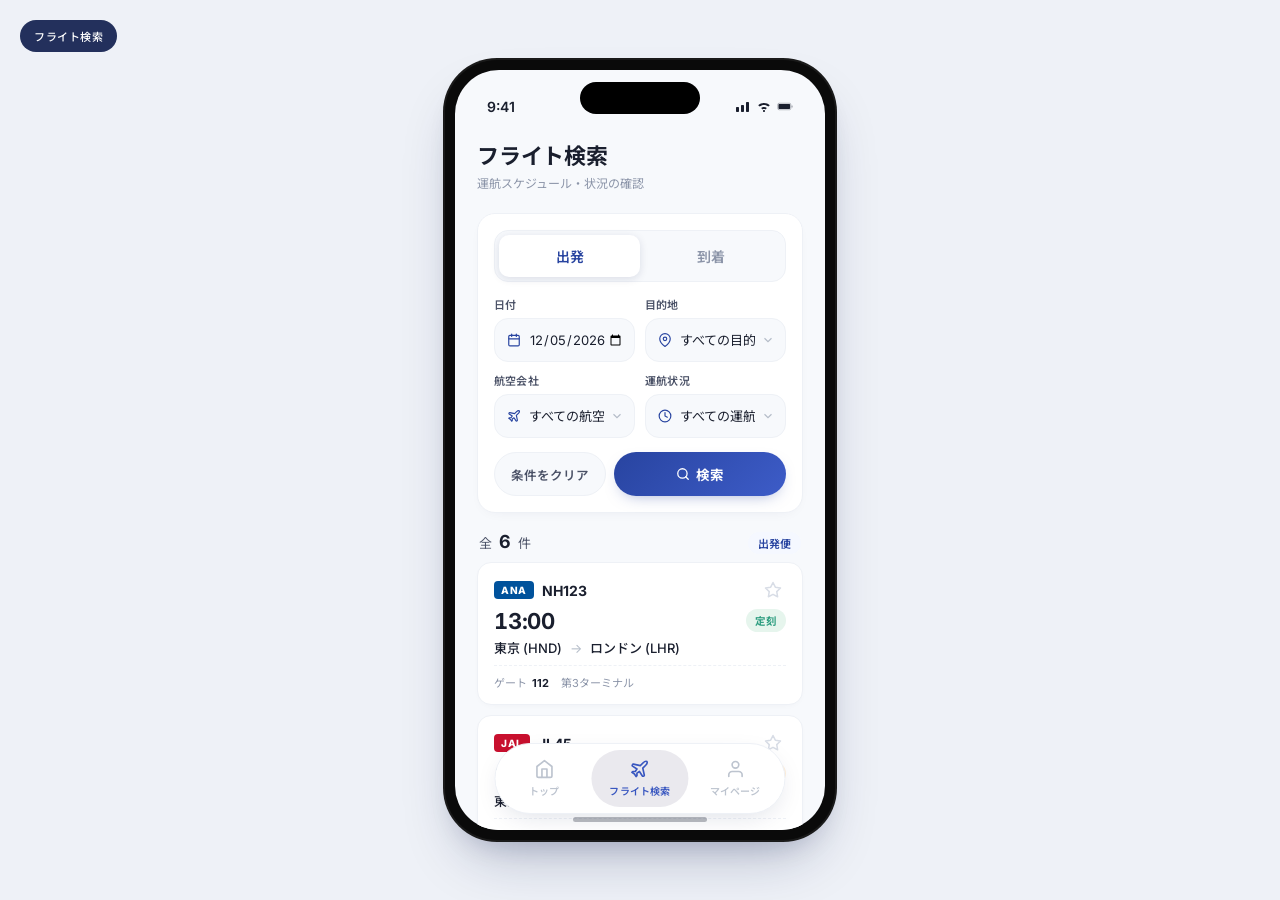
==== flights.html @ 8fb76ecb "Add flights.html — flight search/browse page Modeled on tokyo-haneda.com/flight/dms_search.html for " ====
<!DOCTYPE html>
<html lang="ja">
<head>
<meta charset="UTF-8" />
<meta name="viewport" content="width=device-width, initial-scale=1.0, viewport-fit=cover" />
<title>HANEDA — フライト検索</title>
<link href="https://fonts.googleapis.com/css2?family=Inter:wght@300;400;500;600;700;800&family=Noto+Sans+JP:wght@300;400;500;600;700&display=swap" rel="stylesheet" />
<link rel="stylesheet" href="styles.css" />
</head>
<body>
<div class="flow-hint">フライト検索</div>
<div class="stage">
  <div class="phone">
    <div class="screen screen-flights">
      <div class="status-bar">
        <span>9:41</span>
        <div class="status-icons">
          <svg viewBox="0 0 16 11" fill="none"><path d="M1 7c0-.6.4-1 1-1h1c.6 0 1 .4 1 1v3c0 .6-.4 1-1 1H2c-.6 0-1-.4-1-1V7zm5-2c0-.6.4-1 1-1h1c.6 0 1 .4 1 1v5c0 .6-.4 1-1 1H7c-.6 0-1-.4-1-1V5zm5-3c0-.6.4-1 1-1h1c.6 0 1 .4 1 1v8c0 .6-.4 1-1 1h-1c-.6 0-1-.4-1-1V2z" fill="currentColor"/></svg>
          <svg viewBox="0 0 16 11" fill="none"><path d="M8 2c2.2 0 4.2.8 5.8 2.2l-1.4 1.4C11.1 4.5 9.6 4 8 4s-3.1.5-4.4 1.6L2.2 4.2C3.8 2.8 5.8 2 8 2zM8 6c1.1 0 2.1.4 2.9 1l-1.4 1.4C9.1 8.1 8.6 8 8 8c-.6 0-1.1.1-1.5.4L5.1 7c.8-.6 1.8-1 2.9-1zm0 3c.6 0 1 .4 1 1s-.4 1-1 1-1-.4-1-1 .4-1 1-1z" fill="currentColor"/></svg>
          <svg viewBox="0 0 22 11" fill="none"><rect x="1" y="1" width="18" height="9" rx="2" stroke="currentColor" stroke-opacity="0.4"/><rect x="2" y="2" width="16" height="7" rx="1" fill="currentColor"/><rect x="20" y="4" width="1.5" height="3" rx="0.5" fill="currentColor" opacity="0.4"/></svg>
        </div>
      </div>

      <div class="page-header">
        <h1>フライト検索</h1>
        <p class="page-sub">運航スケジュール・状況の確認</p>
      </div>

      <div class="flights-body">
        <!-- Filter card -->
        <div class="filter-card">

          <div class="dt-toggle filter-dir">
            <button type="button" class="dt-toggle-btn active" data-dir="dep">出発</button>
            <button type="button" class="dt-toggle-btn" data-dir="arr">到着</button>
          </div>

          <div class="filter-grid">
            <div class="filter-group">
              <div class="filter-label">日付</div>
              <div class="field-input filter-input">
                <div class="lead lead-locate">
                  <svg width="16" height="16" viewBox="0 0 24 24" fill="none" stroke="currentColor" stroke-width="2" stroke-linecap="round" stroke-linejoin="round"><rect x="3" y="4" width="18" height="18" rx="2"/><line x1="16" y1="2" x2="16" y2="6"/><line x1="8" y1="2" x2="8" y2="6"/><line x1="3" y1="10" x2="21" y2="10"/></svg>
                </div>
                <input type="date" id="filterDate" />
              </div>
            </div>

            <div class="filter-group">
              <div class="filter-label" id="filterDestLabel">目的地</div>
              <div class="field-input filter-input">
                <div class="lead lead-locate">
                  <svg width="16" height="16" viewBox="0 0 24 24" fill="none" stroke="currentColor" stroke-width="2" stroke-linecap="round" stroke-linejoin="round"><circle cx="12" cy="10" r="3"/><path d="M21 10c0 7-9 13-9 13s-9-6-9-13a9 9 0 0 1 18 0z"/></svg>
                </div>
                <select id="filterDest">
                  <option value="">すべての目的地</option>
                  <option>ロンドン (LHR)</option>
                  <option>パリ (CDG)</option>
                  <option>シンガポール (SIN)</option>
                  <option>サンフランシスコ (SFO)</option>
                  <option>ニューヨーク (JFK)</option>
                  <option>ロサンゼルス (LAX)</option>
                  <option>バンコク (BKK)</option>
                  <option>シカゴ (ORD)</option>
                </select>
                <div class="trail"><svg width="14" height="14" viewBox="0 0 24 24" fill="none" stroke="currentColor" stroke-width="2"><polyline points="6 9 12 15 18 9"/></svg></div>
              </div>
            </div>

            <div class="filter-group">
              <div class="filter-label">航空会社</div>
              <div class="field-input filter-input">
                <div class="lead lead-locate">
                  <svg width="16" height="16" viewBox="0 0 24 24" fill="none" stroke="currentColor" stroke-width="2" stroke-linecap="round" stroke-linejoin="round"><path d="M17.8 19.2 16 11l3.5-3.5C21 6 21.5 4 21 3c-1-.5-3 0-4.5 1.5L13 8 4.8 6.2c-.5-.1-.9.1-1.1.5l-.3.5c-.2.5-.1 1 .3 1.3L9 12l-2 3H4l-1 1 3 2 2 3 1-1v-3l3-2 3.5 5.3c.3.4.8.5 1.3.3l.5-.2c.4-.3.6-.7.5-1.2z"/></svg>
                </div>
                <select id="filterAirline">
                  <option value="">すべての航空会社</option>
                  <option>ANA / 全日本空輸</option>
                  <option>JAL / 日本航空</option>
                  <option>SKY / スカイマーク</option>
                  <option>ADO / AIR DO</option>
                  <option>SFJ / スターフライヤー</option>
                </select>
                <div class="trail"><svg width="14" height="14" viewBox="0 0 24 24" fill="none" stroke="currentColor" stroke-width="2"><polyline points="6 9 12 15 18 9"/></svg></div>
              </div>
            </div>

            <div class="filter-group">
              <div class="filter-label">運航状況</div>
              <div class="field-input filter-input">
                <div class="lead lead-locate">
                  <svg width="16" height="16" viewBox="0 0 24 24" fill="none" stroke="currentColor" stroke-width="2" stroke-linecap="round" stroke-linejoin="round"><circle cx="12" cy="12" r="10"/><polyline points="12 6 12 12 16 14"/></svg>
                </div>
                <select id="filterStatus">
                  <option value="">すべての運航状況</option>
                  <option value="on-time">定刻</option>
                  <option value="delayed">遅延</option>
                  <option value="cancelled">欠航</option>
                  <option value="changed">変更あり</option>
                </select>
                <div class="trail"><svg width="14" height="14" viewBox="0 0 24 24" fill="none" stroke="currentColor" stroke-width="2"><polyline points="6 9 12 15 18 9"/></svg></div>
              </div>
            </div>
          </div>

          <div class="filter-actions">
            <button type="button" class="btn-clear" id="filterClear">条件をクリア</button>
            <button type="button" class="btn-apply" id="filterApply">
              <svg width="14" height="14" viewBox="0 0 24 24" fill="none" stroke="currentColor" stroke-width="2.2" stroke-linecap="round"><circle cx="11" cy="11" r="8"/><line x1="21" y1="21" x2="16.65" y2="16.65"/></svg>
              検索
            </button>
          </div>
        </div>

        <!-- Results header -->
        <div class="results-header-bar">
          <span class="rc">全 <strong id="resultCount">0</strong> 件</span>
          <span class="rs" id="resultSubtitle">出発便</span>
        </div>

        <!-- Flight list -->
        <div class="flight-list" id="flightList"></div>

        <!-- Empty state -->
        <div class="flight-empty" id="flightEmpty" hidden>
          <svg width="40" height="40" viewBox="0 0 24 24" fill="none" stroke="currentColor" stroke-width="1.5" stroke-linecap="round" stroke-linejoin="round"><circle cx="11" cy="11" r="8"/><line x1="21" y1="21" x2="16.65" y2="16.65"/></svg>
          <div class="empty-title">該当するフライトが見つかりません</div>
          <div class="empty-sub">条件を変更してお試しください</div>
        </div>
      </div>

      <nav class="bottom-nav">
        <a href="main.html" class="nav-item">
          <svg width="20" height="20" viewBox="0 0 24 24" fill="none" stroke="currentColor" stroke-width="2" stroke-linecap="round" stroke-linejoin="round"><path d="m3 9 9-7 9 7v11a2 2 0 0 1-2 2H5a2 2 0 0 1-2-2z"/><polyline points="9 22 9 12 15 12 15 22"/></svg>
          <span>トップ</span>
        </a>
        <a href="flights.html" class="nav-item active">
          <svg width="20" height="20" viewBox="0 0 24 24" fill="none" stroke="currentColor" stroke-width="2" stroke-linecap="round" stroke-linejoin="round"><path d="M17.8 19.2 16 11l3.5-3.5C21 6 21.5 4 21 3c-1-.5-3 0-4.5 1.5L13 8 4.8 6.2c-.5-.1-.9.1-1.1.5l-.3.5c-.2.5-.1 1 .3 1.3L9 12l-2 3H4l-1 1 3 2 2 3 1-1v-3l3-2 3.5 5.3c.3.4.8.5 1.3.3l.5-.2c.4-.3.6-.7.5-1.2z"/></svg>
          <span>フライト検索</span>
        </a>
        <a href="#" class="nav-item">
          <svg width="20" height="20" viewBox="0 0 24 24" fill="none" stroke="currentColor" stroke-width="2" stroke-linecap="round" stroke-linejoin="round"><path d="M20 21v-2a4 4 0 0 0-4-4H8a4 4 0 0 0-4 4v2"/><circle cx="12" cy="7" r="4"/></svg>
          <span>マイページ</span>
        </a>
      </nav>

      <div class="home-ind"></div>
    </div>
  </div>
</div>

<script>
(() => {
  // ----- Mock flight data -----
  const FLIGHTS = [
    { dir: 'dep', no: 'NH123', airline: 'ANA', from: '東京 (HND)', to: 'ロンドン (LHR)',           dep: '13:00', arr: '17:55', gate: '112', terminal: 3, status: 'on-time' },
    { dir: 'dep', no: 'JL45',  airline: 'JAL', from: '東京 (HND)', to: 'パリ (CDG)',                dep: '14:30', arr: '19:30', gate: '115', terminal: 3, status: 'delayed', delayMin: 30 },
    { dir: 'dep', no: 'NH67',  airline: 'ANA', from: '東京 (HND)', to: 'シンガポール (SIN)',         dep: '16:00', arr: '22:30', gate: '108', terminal: 3, status: 'on-time' },
    { dir: 'dep', no: 'JL456', airline: 'JAL', from: '東京 (HND)', to: 'サンフランシスコ (SFO)',     dep: '17:30', arr: '11:00', gate: '102', terminal: 3, status: 'cancelled' },
    { dir: 'dep', no: 'NH211', airline: 'ANA', from: '東京 (HND)', to: 'ニューヨーク (JFK)',         dep: '18:00', arr: '17:30', gate: '110', terminal: 3, status: 'on-time' },
    { dir: 'dep', no: 'NH200', airline: 'ANA', from: '東京 (HND)', to: 'ロサンゼルス (LAX)',         dep: '21:55', arr: '15:30', gate: '105', terminal: 3, status: 'changed', gateChangedFrom: '107' },
    { dir: 'arr', no: 'JL400', airline: 'JAL', from: 'ロサンゼルス (LAX)', to: '東京 (HND)',         dep: '20:30', arr: '11:45', gate: '146', terminal: 3, status: 'on-time' },
    { dir: 'arr', no: 'NH7',   airline: 'ANA', from: 'シカゴ (ORD)', to: '東京 (HND)',               dep: '11:30', arr: '15:00', gate: '148', terminal: 3, status: 'on-time' },
    { dir: 'arr', no: 'NH849', airline: 'ANA', from: 'バンコク (BKK)', to: '東京 (HND)',             dep: '07:00', arr: '12:30', gate: '142', terminal: 3, status: 'delayed', delayMin: 15 },
    { dir: 'arr', no: 'JL44',  airline: 'JAL', from: 'パリ (CDG)', to: '東京 (HND)',                dep: '13:25', arr: '08:55', gate: '141', terminal: 3, status: 'on-time' },
  ];

  const STATUS_LABEL = {
    'on-time':  '定刻',
    'delayed':  '遅延',
    'cancelled':'欠航',
    'changed':  'ゲート変更',
  };

  const $ = (id) => document.getElementById(id);

  // Init date filter to today
  const today = new Date();
  const yyyy = today.getFullYear();
  const mm = String(today.getMonth()+1).padStart(2, '0');
  const dd = String(today.getDate()).padStart(2, '0');
  $('filterDate').value = `${yyyy}-${mm}-${dd}`;

  // Direction toggle
  let direction = 'dep';
  document.querySelectorAll('.filter-dir .dt-toggle-btn').forEach((b) => {
    b.addEventListener('click', () => {
      document.querySelectorAll('.filter-dir .dt-toggle-btn').forEach((x) => x.classList.remove('active'));
      b.classList.add('active');
      direction = b.dataset.dir;
      $('filterDestLabel').textContent = direction === 'dep' ? '目的地' : '出発地';
      const sel = $('filterDest');
      sel.querySelector('option[value=""]').textContent = direction === 'dep' ? 'すべての目的地' : 'すべての出発地';
      render();
    });
  });

  function statusBadge(f) {
    const cls = `status-badge status-${f.status}`;
    let label = STATUS_LABEL[f.status];
    if (f.status === 'delayed' && f.delayMin) label += ` ${f.delayMin}分`;
    return `<span class="${cls}">${label}</span>`;
  }

  function flightCard(f) {
    const time = f.dir === 'dep' ? f.dep : f.arr;
    const route = f.dir === 'dep'
      ? `${f.from} <span class="arr">→</span> ${f.to}`
      : `${f.from} <span class="arr">→</span> ${f.to}`;
    return `
      <div class="flight-card">
        <div class="flight-card-top">
          <div class="flight-no">
            <span class="flight-airline ${f.airline.toLowerCase()}">${f.airline}</span>
            <span class="flight-num">${f.no}</span>
          </div>
          <button class="flight-fav" aria-label="マイフライトに登録">
            <svg width="18" height="18" viewBox="0 0 24 24" fill="none" stroke="currentColor" stroke-width="2" stroke-linecap="round" stroke-linejoin="round"><polygon points="12 2 15.09 8.26 22 9.27 17 14.14 18.18 21.02 12 17.77 5.82 21.02 7 14.14 2 9.27 8.91 8.26 12 2"/></svg>
          </button>
        </div>
        <div class="flight-time-row">
          <div class="flight-time">${time}</div>
          ${statusBadge(f)}
        </div>
        <div class="flight-route">${route}</div>
        <div class="flight-meta">
          <span>ゲート <strong>${f.gate}</strong></span>
          <span>第${f.terminal}ターミナル</span>
          ${f.status === 'changed' && f.gateChangedFrom ? `<span class="changed-note">${f.gateChangedFrom} → ${f.gate}</span>` : ''}
        </div>
      </div>
    `;
  }

  function render() {
    const dest = $('filterDest').value;
    const airline = $('filterAirline').value;
    const status = $('filterStatus').value;

    const filtered = FLIGHTS.filter((f) => {
      if (f.dir !== direction) return false;
      if (dest && (f.to !== dest && f.from !== dest)) return false;
      if (airline) {
        const code = airline.split(' ')[0]; // "ANA" from "ANA / 全日本空輸"
        if (f.airline !== code) return false;
      }
      if (status && f.status !== status) return false;
      return true;
    });

    $('resultCount').textContent = filtered.length;
    $('resultSubtitle').textContent = direction === 'dep' ? '出発便' : '到着便';
    $('flightList').innerHTML = filtered.map(flightCard).join('');
    $('flightEmpty').hidden = filtered.length > 0;
  }

  // Star toggle (delegated)
  $('flightList').addEventListener('click', (e) => {
    const btn = e.target.closest('.flight-fav');
    if (btn) {
      btn.classList.toggle('on');
      e.stopPropagation();
    }
  });

  $('filterApply').addEventListener('click', render);
  ['filterDest', 'filterAirline', 'filterStatus', 'filterDate'].forEach((id) => {
    $(id).addEventListener('change', render);
  });

  $('filterClear').addEventListener('click', () => {
    $('filterDest').value = '';
    $('filterAirline').value = '';
    $('filterStatus').value = '';
    $('filterDate').value = `${yyyy}-${mm}-${dd}`;
    direction = 'dep';
    document.querySelectorAll('.filter-dir .dt-toggle-btn').forEach((b) => {
      b.classList.toggle('active', b.dataset.dir === 'dep');
    });
    $('filterDestLabel').textContent = '目的地';
    $('filterDest').querySelector('option[value=""]').textContent = 'すべての目的地';
    render();
  });

  render();
})();
</script>
</body>
</html>
---- styles.css ----
/* =========================================
   HANEDA Airport App — Shared Styles
   ========================================= */

* { margin: 0; padding: 0; box-sizing: border-box; }

:root {
  --navy-900: #0d1b4b;
  --navy-800: #1a2b6b;
  --navy-700: #2844a0;
  --navy-600: #2f4cc0;
  --blue-500: #3b6fe0;
  --blue-400: #5b8ff0;
  --blue-100: #e8efff;
  --blue-50: #f5f8ff;
  --gray-900: #1a1f2e;
  --gray-700: #4a5166;
  --gray-500: #8b94a8;
  --gray-400: #b4bcc8;
  --gray-300: #d8dde6;
  --gray-200: #eef1f6;
  --gray-100: #f7f9fc;
  --white: #ffffff;
}

html, body {
  font-family: 'Inter', 'Noto Sans JP', -apple-system, BlinkMacSystemFont, sans-serif;
  background: #eef1f7;
  color: var(--gray-900);
  -webkit-font-smoothing: antialiased;
  min-height: 100vh;
}

a { color: inherit; text-decoration: none; }
button { font-family: inherit; cursor: pointer; }

/* Hide scrollbars everywhere to keep within phone frame */
* { scrollbar-width: none; -ms-overflow-style: none; }
*::-webkit-scrollbar { display: none; width: 0; height: 0; }

/* Page container centers phone on desktop */
.stage {
  min-height: 100vh;
  display: flex;
  align-items: center;
  justify-content: center;
  padding: 40px 20px;
}

/* Phone frame (visible on desktop) */
.phone {
  width: 390px;
  height: 780px;
  background: #0a0a0a;
  border-radius: 52px;
  padding: 10px;
  box-shadow:
    0 0 0 2px #1a1a1a,
    0 30px 60px -20px rgba(13, 27, 75, 0.3),
    0 15px 30px -15px rgba(13, 27, 75, 0.2);
  position: relative;
}
.phone::before {
  content: '';
  position: absolute;
  top: 22px; left: 50%;
  transform: translateX(-50%);
  width: 120px; height: 32px;
  background: #000;
  border-radius: 20px;
  z-index: 50;
}

/* Screen */
.screen {
  width: 100%;
  height: 100%;
  border-radius: 44px;
  overflow: hidden;
  position: relative;
  background: var(--white);
}

/* ---------- Status bar ---------- */
.status-bar {
  position: absolute;
  top: 0; left: 0; right: 0;
  height: 54px;
  display: flex;
  align-items: center;
  justify-content: space-between;
  padding: 18px 32px 0;
  font-size: 14px;
  font-weight: 600;
  z-index: 5;
  color: var(--gray-900);
}
.status-bar.light { color: var(--white); }
.status-icons { display: flex; gap: 5px; align-items: center; }
.status-icons svg { width: 16px; height: 11px; }

/* Home indicator */
.home-ind {
  position: absolute;
  bottom: 8px;
  left: 50%;
  transform: translateX(-50%);
  width: 134px;
  height: 5px;
  background: var(--gray-900);
  border-radius: 3px;
  opacity: 0.3;
  z-index: 20;
}
.home-ind.light { background: var(--white); opacity: 0.75; }

/* ---------- Shared icons / buttons ---------- */
.icon-btn {
  width: 32px; height: 32px;
  display: flex; align-items: center; justify-content: center;
  color: var(--navy-900);
  background: none;
  border: none;
  cursor: pointer;
}

.sub-header {
  display: flex;
  align-items: center;
  justify-content: space-between;
  padding: 14px 20px;
}
.sub-header .title {
  font-size: 16px;
  font-weight: 600;
  color: var(--gray-900);
}
.sub-header .spacer { width: 32px; }

/* =========================================
   Screen 1: Login
   ========================================= */
.screen-login {
  position: relative;
  overflow: hidden;
  background: #ffffff;
}
.login-sky {
  position: absolute;
  inset: 0;
  background:
    radial-gradient(ellipse at 20% 20%, rgba(255,200,180,0.5), transparent 50%),
    radial-gradient(ellipse at 80% 10%, rgba(255,230,200,0.3), transparent 60%),
    linear-gradient(180deg, #f0d4b8 0%, #c8b9d0 20%, #8ba3c8 45%, #5a7bb0 70%, #3d5a8a 100%);
}
.login-sky::after {
  content: '';
  position: absolute;
  inset: 0;
  background:
    radial-gradient(ellipse at 30% 85%, rgba(255, 200, 150, 0.4), transparent 40%),
    radial-gradient(ellipse at 70% 90%, rgba(180, 200, 230, 0.4), transparent 40%);
}
.login-airport {
  position: absolute;
  bottom: 35%;
  left: 0; right: 0;
  height: 90px;
  background:
    linear-gradient(to top, rgba(40, 50, 80, 0.8), transparent),
    repeating-linear-gradient(90deg,
      rgba(20, 30, 60, 0.6) 0px,
      rgba(20, 30, 60, 0.6) 2px,
      transparent 2px,
      transparent 4px);
  mask: linear-gradient(to top, black 30%, transparent 100%);
}
.login-tower {
  position: absolute;
  bottom: 35%;
  right: 15%;
  width: 4px;
  height: 110px;
  background: rgba(30, 40, 70, 0.7);
}
.login-tower::after {
  content: '';
  position: absolute;
  top: 0; left: -10px;
  width: 24px; height: 20px;
  background: rgba(30, 40, 70, 0.8);
  border-radius: 3px;
}
.login-water {
  position: absolute;
  bottom: 0; left: 0; right: 0;
  height: 35%;
  background: linear-gradient(180deg,
    rgba(120, 150, 190, 0.6) 0%,
    rgba(180, 195, 215, 0.5) 50%,
    rgba(200, 210, 225, 0.4) 100%);
}
.login-plane {
  position: absolute;
  top: 18%;
  right: 22%;
  color: rgba(255, 255, 255, 0.9);
  transform: rotate(-15deg);
}

.login-brand {
  position: absolute;
  top: 50%;
  left: 50%;
  transform: translate(-50%, -50%);
  text-align: center;
  z-index: 3;
  animation: logoFadeIn 1.4s cubic-bezier(.2, .65, .2, 1) both;
}
.brand-logo {
  width: 220px;
  height: auto;
  display: block;
  user-select: none;
}
@keyframes logoFadeIn {
  0% {
    opacity: 0;
    transform: translate(-50%, -48%) scale(0.96);
    filter: blur(2px);
  }
  60% {
    filter: blur(0);
  }
  100% {
    opacity: 1;
    transform: translate(-50%, -50%) scale(1);
    filter: blur(0);
  }
}

.login-actions {
  position: absolute;
  bottom: 88px;
  left: 28px; right: 28px;
  display: flex;
  flex-direction: column;
  gap: 14px;
  z-index: 3;
  animation: ctaFadeUp 1s cubic-bezier(.2, .65, .2, 1) 0.5s both;
}
@keyframes ctaFadeUp {
  0% { opacity: 0; transform: translateY(12px); }
  100% { opacity: 1; transform: translateY(0); }
}
.btn-primary {
  background: var(--navy-800);
  color: var(--white);
  border: none;
  height: 70px;
  border-radius: 35px;
  font-size: 17px;
  font-weight: 700;
  letter-spacing: 0.02em;
  display: flex;
  align-items: center;
  justify-content: center;
  gap: 10px;
  padding: 0 28px;
  box-shadow: 0 10px 26px -10px rgba(13, 27, 75, 0.55);
  transition: transform .15s ease, box-shadow .15s ease;
}
.btn-primary:hover { transform: translateY(-1px); box-shadow: 0 12px 28px -10px rgba(13, 27, 75, 0.6); }
.btn-primary:active { transform: translateY(0); }
.btn-ghost {
  background: rgba(255, 255, 255, 0.85);
  backdrop-filter: blur(10px);
  color: var(--navy-900);
  border: none;
  height: 58px;
  border-radius: 29px;
  font-size: 16px;
  font-weight: 600;
  display: flex;
  align-items: center;
  justify-content: space-between;
  padding: 0 28px;
  transition: transform .15s ease;
}
.btn-ghost:hover { transform: translateY(-1px); }
.login-guest {
  text-align: center;
  color: var(--white);
  font-size: 13px;
  margin-top: 6px;
  opacity: 0.95;
  text-shadow: 0 1px 6px rgba(0, 0, 0, 0.3);
  cursor: pointer;
}
.login-guest:hover { opacity: 1; }

/* =========================================
   Screen 2: Main / Search
   ========================================= */
.screen-main {
  background: linear-gradient(180deg, #f5f8ff 0%, #ffffff 40%);
  padding-top: 54px;
  display: flex;
  flex-direction: column;
}
.main-body {
  flex: 1 1 0;
  min-height: 0;
  overflow-y: auto;
  padding-bottom: 110px;
}
.topbar {
  display: flex;
  align-items: center;
  justify-content: space-between;
  padding: 14px 24px 20px;
}
.topbar .logo-small {
  font-size: 15px;
  font-weight: 600;
  letter-spacing: 0.3em;
  color: var(--navy-900);
  padding-left: 0.3em;
}
.topbar-logo {
  display: flex;
  align-items: center;
  text-decoration: none;
}
.topbar-logo img {
  height: 22px;
  width: auto;
  display: block;
}

.greeting { padding: 0 24px; margin-top: 4px; }
.greeting h2 {
  font-size: 28px;
  font-weight: 700;
  letter-spacing: -0.01em;
  color: var(--gray-900);
  display: flex;
  align-items: center;
  gap: 8px;
}
.greeting p {
  margin-top: 6px;
  font-size: 14px;
  color: var(--gray-500);
}

.search-card {
  margin: 22px 22px 0;
  background: var(--white);
  border: 1px solid var(--gray-200);
  border-radius: 20px;
  padding: 20px;
  box-shadow: 0 6px 24px -12px rgba(13, 27, 75, 0.12);
}
.field { margin-bottom: 14px; }
.field-label {
  font-size: 12px;
  font-weight: 600;
  color: var(--gray-700);
  margin-bottom: 8px;
}
.field-input {
  width: 100%;
  box-sizing: border-box;
  height: 48px;
  background: var(--gray-100);
  border: 1px solid var(--gray-200);
  border-radius: 14px;
  display: flex;
  align-items: center;
  padding: 0 14px;
  gap: 10px;
  transition: border-color .15s ease, background .15s ease;
  font-family: inherit;
  font-size: 14px;
  color: var(--gray-900);
  text-align: left;
  -webkit-appearance: none;
  appearance: none;
}
button.field-input,
a.field-input {
  text-decoration: none;
}
.field-input:focus-within {
  border-color: var(--navy-700);
  background: var(--white);
}
.field-input .lead {
  width: 24px; height: 24px;
  display: flex; align-items: center; justify-content: center;
  color: var(--navy-700);
}
.field-input input {
  flex: 1;
  border: none;
  outline: none;
  background: none;
  font-size: 16px;
  color: var(--gray-900);
}
.field-input input::placeholder { color: var(--gray-400); }
.field-input .trail {
  color: var(--gray-400);
  display: flex;
  align-items: center;
  justify-content: center;
  cursor: pointer;
}

/* Selectable field (tap to open picker) */
.field-select {
  text-decoration: none;
  cursor: pointer;
  transition: border-color .15s ease, background .15s ease;
}
.field-select:hover {
  border-color: var(--navy-700);
  background: var(--white);
}
.field-select .field-value {
  flex: 1;
  font-size: 14px;
  color: var(--gray-900);
  font-weight: 500;
}
.field-select .lead-locate { color: var(--navy-700); }

.btn-search {
  width: 100%;
  height: 54px;
  background: linear-gradient(135deg, #2844a0 0%, #3d5cc8 100%);
  color: var(--white);
  border: none;
  border-radius: 999px;
  font-size: 15px;
  font-weight: 600;
  display: flex;
  align-items: center;
  justify-content: center;
  gap: 8px;
  margin-top: 25px;
  box-shadow: 0 6px 18px -8px rgba(40, 68, 160, 0.6);
  transition: transform .15s ease, box-shadow .15s ease;
}
.btn-search:hover { transform: translateY(-1px); box-shadow: 0 10px 26px -10px rgba(40, 68, 160, 0.7); }

.recent { margin: 22px 22px 0; }
.recent-header {
  display: flex;
  justify-content: space-between;
  align-items: center;
  margin-bottom: 10px;
  padding: 0 4px;
}
.recent-header .t { font-size: 14px; font-weight: 600; color: var(--gray-900); }
.recent-header .a { font-size: 12px; color: var(--navy-700); cursor: pointer; }

.recent-item {
  display: flex;
  align-items: center;
  padding: 12px 4px;
  border-bottom: 1px solid var(--gray-200);
  gap: 10px;
  cursor: pointer;
  transition: background .15s ease;
}
.recent-item:last-child { border-bottom: none; }
.recent-item:hover { background: var(--gray-100); }
.recent-item .code {
  font-size: 12px;
  font-weight: 700;
  color: var(--navy-700);
  background: var(--blue-50);
  padding: 4px 8px;
  border-radius: 6px;
  min-width: 50px;
  text-align: center;
}
.recent-item .route { flex: 1; font-size: 12.5px; color: var(--gray-700); font-weight: 500; }
.recent-item .chev { color: var(--gray-400); }

.bottom-nav {
  position: absolute;
  bottom: 16px;
  left: 50%;
  transform: translateX(-50%);
  background: #ffffff;
  border: 1px solid var(--gray-200);
  border-radius: 999px;
  padding: 6px;
  display: flex;
  gap: 4px;
  box-shadow: 0 8px 28px -10px rgba(13, 27, 75, 0.18);
  z-index: 10;
}
.nav-item {
  display: flex;
  flex-direction: column;
  align-items: center;
  justify-content: center;
  gap: 4px;
  padding: 9px 18px;
  min-width: 86px;
  border-radius: 999px;
  font-size: 10px;
  font-weight: 600;
  color: #BDC4CF;
  white-space: nowrap;
  letter-spacing: 0.01em;
  transition: background .18s ease, color .18s ease;
}
.nav-item svg { transition: color .18s ease; }
.nav-item:hover { color: var(--gray-700); }
.nav-item.active,
.nav-item.active:hover {
  background: #EAE9EE;
  color: #3957C0;
}

/* =========================================
   Screen 3: Route
   ========================================= */
.screen-route {
  background: linear-gradient(180deg, #f5f8ff 0%, #ffffff 100%);
  padding-top: 54px;
}

.info-card {
  margin: 8px 22px 0;
  background: var(--white);
  border: 1px solid var(--gray-200);
  border-radius: 18px;
  padding: 18px 20px;
  display: flex;
  justify-content: space-between;
  align-items: flex-start;
  box-shadow: 0 4px 16px -8px rgba(13, 27, 75, 0.1);
}
.info-left .lb { font-size: 12px; color: var(--gray-500); margin-bottom: 6px; font-weight: 500; }
.info-left .big { font-size: 26px; font-weight: 700; color: var(--gray-900); letter-spacing: -0.01em; }
.info-left .big span.u { font-size: 12px; font-weight: 500; color: var(--gray-500); margin: 0 4px 0 2px; }
.info-left .sub { font-size: 11px; color: var(--gray-500); margin-top: 6px; }
.info-right { text-align: right; }
.info-right .lb { font-size: 12px; color: var(--gray-500); margin-bottom: 4px; font-weight: 500; }
.info-right .gate { font-size: 30px; font-weight: 700; color: var(--navy-700); letter-spacing: -0.01em; }

.map-panel {
  position: relative;
  margin: 14px 22px 0;
  background: linear-gradient(180deg, #fafbff 0%, #eef2fa 100%);
  border: 1px solid var(--gray-200);
  border-radius: 18px;
  height: 280px;
  overflow: hidden;
}
.map-bg {
  position: absolute;
  inset: 0;
  background:
    radial-gradient(ellipse at 30% 70%, rgba(200, 215, 240, 0.6), transparent 60%),
    linear-gradient(180deg, #ffffff 0%, #e8eef8 100%);
}
.map-grid {
  position: absolute;
  inset: 0;
  background-image:
    linear-gradient(rgba(180, 195, 220, 0.15) 1px, transparent 1px),
    linear-gradient(90deg, rgba(180, 195, 220, 0.15) 1px, transparent 1px);
  background-size: 22px 22px;
  transform: perspective(400px) rotateX(25deg);
  transform-origin: center 70%;
}
.map-buildings { position: absolute; inset: 0; perspective: 600px; }
.bldg {
  position: absolute;
  background: linear-gradient(135deg, #ffffff 0%, #d8deea 100%);
  border: 1px solid #c8d2e4;
  border-radius: 3px;
  box-shadow: 2px 2px 0 rgba(100, 120, 160, 0.1);
}
.bldg1 { left: 12%; top: 40%; width: 40px; height: 48px; transform: rotateX(55deg) rotateZ(-10deg); }
.bldg2 { left: 30%; top: 50%; width: 32px; height: 40px; transform: rotateX(55deg) rotateZ(-10deg); }
.bldg3 { left: 50%; top: 60%; width: 44px; height: 34px; transform: rotateX(55deg) rotateZ(-10deg); }
.bldg4 { left: 25%; top: 25%; width: 36px; height: 32px; transform: rotateX(55deg) rotateZ(-10deg); }
.bldg5 { left: 55%; top: 40%; width: 34px; height: 44px; transform: rotateX(55deg) rotateZ(-10deg); }
.bldg6 { left: 70%; top: 55%; width: 30px; height: 36px; transform: rotateX(55deg) rotateZ(-10deg); }
.bldg7 { left: 42%; top: 35%; width: 26px; height: 30px; transform: rotateX(55deg) rotateZ(-10deg); }

.route-svg { position: absolute; inset: 0; width: 100%; height: 100%; pointer-events: none; }

.map-plane {
  position: absolute;
  top: 22%;
  right: 18%;
  width: 36px; height: 36px;
  background: var(--navy-700);
  border-radius: 50%;
  display: flex;
  align-items: center;
  justify-content: center;
  color: var(--white);
  box-shadow: 0 4px 12px rgba(40, 68, 160, 0.4);
  z-index: 3;
}
.map-plane svg { width: 20px; height: 20px; }

.map-chip {
  position: absolute;
  background: var(--white);
  border: 1px solid var(--gray-200);
  border-radius: 10px;
  padding: 6px 10px;
  font-size: 10px;
  font-weight: 600;
  color: var(--gray-900);
  box-shadow: 0 2px 8px rgba(13, 27, 75, 0.08);
  display: flex;
  flex-direction: column;
  gap: 2px;
  z-index: 3;
}
.map-chip .s { font-size: 9px; color: var(--gray-500); font-weight: 500; }
.map-chip.checkpoint { top: 18%; left: 22%; }
.map-chip.gate { top: 32%; right: 8%; text-align: center; min-width: 48px; }
.map-chip.gate .n { font-size: 18px; font-weight: 700; color: var(--navy-700); line-height: 1; }
.map-chip.gate .l { font-size: 9px; color: var(--gray-500); font-weight: 500; }

.map-icon {
  position: absolute;
  width: 24px; height: 24px;
  background: var(--white);
  border: 1px solid var(--gray-200);
  border-radius: 50%;
  display: flex;
  align-items: center;
  justify-content: center;
  color: var(--gray-500);
  z-index: 3;
}
.map-icon.i1 { top: 58%; left: 20%; }
.map-icon.i2 { top: 68%; left: 48%; }
.map-icon.i3 { top: 48%; left: 38%; }

.floor-picker {
  position: absolute;
  right: 14px;
  top: 50%;
  transform: translateY(-50%);
  display: flex;
  flex-direction: column;
  background: var(--white);
  border-radius: 12px;
  padding: 4px;
  box-shadow: 0 4px 14px rgba(13, 27, 75, 0.08);
  border: 1px solid var(--gray-200);
  z-index: 3;
}
.floor-picker .fl {
  width: 30px; height: 30px;
  display: flex; align-items: center; justify-content: center;
  font-size: 11px;
  font-weight: 600;
  color: var(--gray-400);
  border-radius: 8px;
  cursor: pointer;
}
.floor-picker .fl.active { background: var(--blue-50); color: var(--navy-700); }

.current-loc {
  position: absolute;
  left: 14px; bottom: 14px;
  background: var(--white);
  border: 1px solid var(--gray-200);
  border-radius: 16px;
  padding: 6px 12px 6px 8px;
  display: flex;
  align-items: center;
  gap: 6px;
  box-shadow: 0 2px 8px rgba(13, 27, 75, 0.08);
  font-size: 11px;
  font-weight: 600;
  color: var(--gray-900);
  z-index: 3;
}
.current-loc .dot {
  width: 10px; height: 10px;
  background: var(--navy-700);
  border-radius: 50%;
  box-shadow: 0 0 0 3px rgba(40, 68, 160, 0.2);
}

.stats-row {
  margin: 16px 22px 0;
  display: flex;
  justify-content: space-between;
  padding: 0 10px;
}
.stat { display: flex; align-items: center; gap: 8px; font-size: 12.5px; }
.stat .l { color: var(--gray-500); }
.stat .v { color: var(--gray-900); font-weight: 600; }
.divider-v { width: 1px; background: var(--gray-200); }

.btn-start {
  margin: 16px 22px 0;
  width: calc(100% - 44px);
  height: 54px;
  background: linear-gradient(135deg, #2844a0 0%, #3d5cc8 100%);
  color: var(--white);
  border: none;
  border-radius: 16px;
  font-size: 15px;
  font-weight: 600;
  display: flex;
  align-items: center;
  justify-content: center;
  gap: 6px;
  box-shadow: 0 8px 20px -8px rgba(40, 68, 160, 0.5);
  transition: transform .15s ease, box-shadow .15s ease;
}
.btn-start:hover { transform: translateY(-1px); box-shadow: 0 12px 28px -10px rgba(40, 68, 160, 0.6); }

.route-link {
  display: block;
  text-align: center;
  font-size: 12px;
  color: var(--navy-700);
  margin-top: 14px;
  font-weight: 500;
  cursor: pointer;
}

/* =========================================
   Screen 4: Navigation
   ========================================= */
.screen-nav {
  background: linear-gradient(180deg, #ffffff 0%, #f5f8ff 100%);
  padding-top: 54px;
  display: flex;
  flex-direction: column;
}
.nav-body {
  flex: 1 1 0;
  min-height: 0;
  display: flex;
  flex-direction: column;
  padding-bottom: 100px;
  gap: 10px;
}

/* Top: interior map */
.nav-map {
  margin: 10px 16px 0;
  height: 200px;
  background: #eef2f7;
  border-radius: 16px;
  position: relative;
  overflow: hidden;
  border: 1px solid var(--gray-200);
  flex-shrink: 0;
  box-shadow: 0 4px 14px -8px rgba(13, 27, 75, 0.12);
}
.nav-map-svg {
  width: 100%;
  height: 100%;
  display: block;
}
.nav-current-pin {
  position: absolute;
  transform: translate(-50%, -50%);
  z-index: 3;
  width: 20px; height: 20px;
}
.nav-current-pin .pulse {
  position: absolute;
  top: 50%; left: 50%;
  transform: translate(-50%, -50%);
  width: 18px; height: 18px;
  border-radius: 50%;
  background: rgba(40, 68, 160, 0.35);
  animation: mapPulse 2s ease-out infinite;
}
.nav-current-pin .pulse-dot {
  position: absolute;
  top: 50%; left: 50%;
  transform: translate(-50%, -50%);
  width: 16px; height: 16px;
  border-radius: 50%;
  background: #3d6fe5;
  border: 3px solid var(--white);
  box-shadow: 0 2px 6px rgba(40, 68, 160, 0.5);
  z-index: 2;
}
.nav-current-pin .cone {
  position: absolute;
  top: -18px; left: 50%;
  transform: translateX(-50%);
  width: 0; height: 0;
  border-left: 14px solid transparent;
  border-right: 14px solid transparent;
  border-bottom: 22px solid rgba(61, 111, 229, 0.4);
  filter: blur(0.3px);
}
.nav-map-floor {
  position: absolute;
  top: 10px; left: 10px;
  background: var(--white);
  padding: 5px 10px;
  border-radius: 8px;
  font-size: 11px;
  font-weight: 700;
  color: var(--navy-700);
  box-shadow: 0 2px 6px rgba(13, 27, 75, 0.12);
  z-index: 5;
}
.nav-map-recenter {
  position: absolute;
  top: 10px; right: 10px;
  width: 32px; height: 32px;
  background: var(--white);
  border: none;
  border-radius: 50%;
  color: var(--navy-700);
  display: flex;
  align-items: center;
  justify-content: center;
  box-shadow: 0 2px 8px rgba(13, 27, 75, 0.18);
  cursor: pointer;
  z-index: 5;
}
.nav-map-scale {
  position: absolute;
  bottom: 10px; right: 10px;
  background: rgba(255, 255, 255, 0.9);
  padding: 3px 8px;
  border-radius: 6px;
  font-size: 9.5px;
  font-weight: 600;
  color: var(--gray-700);
  z-index: 5;
}

/* Middle: direction panel */
.nav-direction-panel {
  margin: 0 16px;
  background: var(--white);
  border-radius: 16px;
  padding: 14px 16px;
  display: flex;
  align-items: center;
  gap: 14px;
  box-shadow: 0 4px 14px -8px rgba(13, 27, 75, 0.1);
  flex-shrink: 0;
}
.arrow-circle-sm {
  width: 60px; height: 60px;
  border-radius: 50%;
  background: conic-gradient(from -90deg, var(--navy-700) 0deg, var(--navy-700) 150deg, #e5ebf8 150deg);
  display: flex;
  align-items: center;
  justify-content: center;
  position: relative;
  flex-shrink: 0;
}
.arrow-circle-sm::before {
  content: '';
  position: absolute;
  inset: 5px;
  background: var(--white);
  border-radius: 50%;
}
.arrow-circle-sm svg {
  position: relative;
  z-index: 2;
  color: var(--navy-700);
}

.dir-text { flex: 1; min-width: 0; }
.dir-text .sub {
  font-size: 12px;
  color: var(--gray-500);
  font-weight: 500;
}
.dir-text .main {
  font-size: 13px;
  color: var(--gray-500);
  margin-top: 3px;
}
.dir-text .main span {
  font-size: 26px;
  font-weight: 700;
  color: var(--navy-700);
  margin: 0 3px 0 0;
  letter-spacing: -0.01em;
}
.dir-next {
  text-align: right;
  padding-left: 12px;
  border-left: 1px solid var(--gray-200);
  min-width: 64px;
}
.dir-next .label {
  font-size: 9.5px;
  color: var(--gray-500);
  font-weight: 500;
  letter-spacing: 0.02em;
}
.dir-next .val {
  font-size: 13px;
  font-weight: 700;
  color: var(--gray-900);
  margin-top: 2px;
  display: flex;
  align-items: center;
  justify-content: flex-end;
  gap: 3px;
}
.dir-next .dist {
  font-size: 10px;
  color: var(--gray-500);
  font-weight: 500;
  margin-top: 1px;
}

/* Bottom: route info / progress */
.nav-route-info {
  margin: 0 16px;
  background: var(--white);
  border-radius: 16px;
  padding: 14px 16px;
  flex: 1 1 0;
  min-height: 0;
  overflow-y: auto;
  box-shadow: 0 4px 14px -8px rgba(13, 27, 75, 0.1);
}
.route-summary {
  display: flex;
  justify-content: space-between;
  align-items: center;
  padding-bottom: 12px;
  border-bottom: 1px solid var(--gray-200);
  margin-bottom: 10px;
}
.route-summary .left .main {
  font-size: 17px;
  font-weight: 700;
  color: var(--navy-700);
  display: block;
  letter-spacing: -0.01em;
}
.route-summary .left .sub {
  font-size: 10.5px;
  color: var(--gray-500);
  display: block;
  margin-top: 2px;
}
.route-summary .right {
  text-align: right;
  font-size: 10px;
  color: var(--gray-500);
}
.route-summary .right .progress-track {
  width: 90px;
  height: 5px;
  background: var(--gray-200);
  border-radius: 3px;
  overflow: hidden;
  margin-top: 4px;
}
.route-summary .right .progress-track .fill {
  height: 100%;
  width: 30%;
  background: linear-gradient(90deg, #2844a0, #5b8ff0);
  border-radius: 3px;
}

.route-steps-label {
  font-size: 10.5px;
  font-weight: 600;
  color: var(--gray-500);
  letter-spacing: 0.06em;
  margin-bottom: 8px;
  text-transform: uppercase;
}
.route-steps {
  position: relative;
}
.route-steps::before {
  content: '';
  position: absolute;
  top: 10px;
  bottom: 10px;
  left: 7px;
  width: 2px;
  background: var(--gray-200);
}
.step {
  display: flex;
  gap: 12px;
  padding: 5px 0;
  position: relative;
}
.step .dot {
  width: 16px;
  height: 16px;
  border-radius: 50%;
  border: 3px solid var(--gray-300);
  background: var(--white);
  z-index: 1;
  flex-shrink: 0;
  margin-top: 2px;
}
.step.current .dot {
  border-color: var(--navy-700);
  background: var(--navy-700);
  box-shadow: 0 0 0 4px rgba(40, 68, 160, 0.2);
}
.step.end .dot {
  border-color: var(--navy-700);
  background: var(--navy-700);
}
.step .body { flex: 1; min-width: 0; }
.step .body .t {
  font-size: 13px;
  font-weight: 600;
  color: var(--gray-900);
}
.step.current .body .t { color: var(--navy-700); }
.step .body .s {
  font-size: 10.5px;
  color: var(--gray-500);
  margin-top: 1px;
}
.step.current .body .s { color: var(--navy-700); opacity: 0.75; }
.step .meta {
  font-size: 10.5px;
  color: var(--gray-500);
  flex-shrink: 0;
  text-align: right;
  padding-top: 3px;
}

.nav-arrow-card {
  margin: 14px 22px 0;
  background: var(--white);
  border-radius: 22px;
  padding: 28px 20px;
  display: flex;
  flex-direction: column;
  align-items: center;
  gap: 10px;
}
.arrow-circle {
  width: 110px;
  height: 110px;
  border-radius: 50%;
  background: conic-gradient(from -90deg, var(--navy-700) 0deg, var(--navy-700) 120deg, #e5ebf8 120deg, #e5ebf8 360deg);
  display: flex;
  align-items: center;
  justify-content: center;
  position: relative;
}
.arrow-circle::before {
  content: '';
  position: absolute;
  inset: 7px;
  background: var(--white);
  border-radius: 50%;
}
.arrow-circle svg { position: relative; z-index: 2; color: var(--navy-700); }

.nav-direction { font-size: 15px; font-weight: 500; color: var(--gray-500); margin-top: 4px; }
.nav-distance { font-size: 13px; color: var(--gray-500); display: flex; align-items: baseline; gap: 4px; }
.nav-distance .v { font-size: 34px; font-weight: 700; color: var(--navy-700); letter-spacing: -0.01em; }

.nav-gate-card {
  margin: 14px 22px 0;
  background: var(--white);
  border: 1px solid var(--gray-200);
  border-radius: 16px;
  padding: 16px 18px;
  box-shadow: 0 4px 14px -8px rgba(13, 27, 75, 0.08);
}
.nav-gate-row { display: flex; justify-content: space-between; align-items: center; }
.nav-gate-row .lb { font-size: 13px; font-weight: 600; color: var(--gray-900); }
.nav-gate-row .rt { font-size: 11px; color: var(--gray-500); display: flex; gap: 10px; }
.nav-gate-row .rt .v { color: var(--gray-900); font-weight: 500; }

.nav-gate-progress { margin-top: 12px; display: flex; justify-content: space-between; align-items: center; }
.nav-gate-progress .lb { font-size: 11.5px; color: var(--gray-500); }
.nav-gate-progress .v { font-size: 11.5px; color: var(--gray-900); }
.nav-gate-progress .v strong {
  font-size: 15px;
  font-weight: 700;
  color: var(--navy-700);
  margin-right: 2px;
}
.progress-bar {
  margin-top: 6px;
  height: 5px;
  background: var(--gray-200);
  border-radius: 3px;
  overflow: hidden;
}
.progress-bar .fill {
  height: 100%;
  width: 65%;
  background: linear-gradient(90deg, #2844a0, #5b8ff0);
  border-radius: 3px;
}

.nav-gate-link {
  margin: 12px 22px 0;
  background: var(--white);
  border: 1px solid var(--gray-200);
  border-radius: 16px;
  padding: 14px 18px;
  display: flex;
  align-items: center;
  gap: 12px;
  box-shadow: 0 4px 14px -8px rgba(13, 27, 75, 0.08);
  cursor: pointer;
  transition: border-color .15s ease;
}
.nav-gate-link:hover { border-color: var(--navy-700); }
.nav-gate-link .ar {
  width: 32px; height: 32px;
  border-radius: 8px;
  background: var(--blue-50);
  color: var(--navy-700);
  display: flex; align-items: center; justify-content: center;
}
.nav-gate-link .num { font-size: 18px; font-weight: 700; color: var(--gray-900); }
.nav-gate-link .tx { flex: 1; margin-left: 4px; }
.nav-gate-link .tx .t { font-size: 12px; font-weight: 600; color: var(--gray-900); }
.nav-gate-link .tx .s { font-size: 10px; color: var(--gray-500); }
.nav-gate-link .chev { color: var(--gray-400); }

.nav-corridor {
  margin: 14px 22px 0;
  background: linear-gradient(180deg, #e8eef8 0%, #c8d4e8 60%, #a8b8d0 100%);
  border-radius: 16px;
  height: 150px;
  position: relative;
  overflow: hidden;
}
.nav-corridor::before {
  content: '';
  position: absolute;
  inset: 0;
  background:
    linear-gradient(180deg, transparent 40%, rgba(255,255,255,0.5) 100%),
    radial-gradient(ellipse at center top, rgba(255,255,255,0.6), transparent 60%);
}
.corridor-walls { position: absolute; inset: 0; }
.corridor-walls::before, .corridor-walls::after {
  content: '';
  position: absolute;
  top: 0; bottom: 0;
  width: 50%;
  background: linear-gradient(90deg, #d0dae8 0%, transparent 100%);
}
.corridor-walls::before { left: 0; }
.corridor-walls::after {
  right: 0;
  background: linear-gradient(-90deg, #d0dae8 0%, transparent 100%);
}
.corridor-arrows {
  position: absolute;
  inset: 0;
  display: flex;
  flex-direction: column;
  align-items: center;
  justify-content: flex-end;
  padding-bottom: 18px;
  gap: 4px;
}
.corridor-arrow { color: var(--navy-600); opacity: 0.8; }
.corridor-arrow.a1 { width: 70px; opacity: 0.3; }
.corridor-arrow.a2 { width: 80px; opacity: 0.5; }
.corridor-arrow.a3 { width: 90px; opacity: 0.75; }
.corridor-arrow.a4 { width: 100px; opacity: 1; }

.nav-bottom {
  position: absolute;
  bottom: 0; left: 0; right: 0;
  background: var(--white);
  border-top: 1px solid var(--gray-200);
  padding: 16px 20px 22px;
  display: flex;
  justify-content: space-around;
  align-items: center;
  z-index: 10;
}
.nav-btn {
  display: flex;
  flex-direction: column;
  align-items: center;
  gap: 5px;
  font-size: 11px;
  color: var(--gray-900);
  font-weight: 500;
  cursor: pointer;
  background: none;
  border: none;
}
.nav-btn .icn {
  width: 36px; height: 36px;
  border-radius: 50%;
  display: flex;
  align-items: center;
  justify-content: center;
  color: var(--gray-700);
  background: var(--gray-100);
  transition: transform .15s ease;
}
.nav-btn:hover .icn { transform: scale(1.05); }
.nav-btn.pause .icn {
  background: var(--navy-800);
  color: var(--white);
  width: 46px; height: 46px;
}

/* =========================================
   Screen: Location Picker
   ========================================= */
.screen-location {
  background: #e8eef3;
  overflow: hidden;
}

/* Map canvas (Google Maps-like) */
.map-canvas {
  position: absolute;
  inset: 0;
  background:
    radial-gradient(ellipse at 50% 50%, #f4f7fb 0%, #e5ecf3 60%, #d8e0ea 100%);
  overflow: hidden;
}

/* Large blue water region (Tokyo Bay style) */
.map-water {
  position: absolute;
  right: -10%;
  bottom: -10%;
  width: 90%;
  height: 85%;
  background: linear-gradient(135deg, #c5dcee 0%, #aac9e0 100%);
  border-radius: 40% 20% 30% 50%;
  opacity: 0.9;
}
.map-water::after {
  content: '';
  position: absolute;
  inset: 0;
  background: linear-gradient(180deg, transparent 60%, rgba(150, 185, 215, 0.3));
  border-radius: inherit;
}

/* Land parks (light green) */
.map-park {
  position: absolute;
  background: #d4e4c8;
  opacity: 0.85;
  border-radius: 40% 30% 35% 40%;
}
.map-park.p1 { top: 12%; left: 8%; width: 90px; height: 70px; }
.map-park.p2 { top: 58%; left: 4%; width: 60px; height: 55px; border-radius: 30% 50% 40% 35%; }

/* Roads — using pseudo-elements and absolute positioned strips */
.map-road {
  position: absolute;
  background: var(--white);
  box-shadow: 0 0 0 1px #d0d8e0;
}
.map-road.major { background: #ffe4a0; box-shadow: 0 0 0 1px #e0c070; }
.map-road.r1 { top: 22%; left: -5%; width: 80%; height: 5px; transform: rotate(8deg); }
.map-road.r2 { top: 42%; left: -5%; width: 75%; height: 7px; transform: rotate(-5deg); }
.map-road.r3 { top: 65%; left: -5%; width: 70%; height: 5px; transform: rotate(4deg); }
.map-road.r4 { top: 10%; left: 25%; width: 4px; height: 85%; transform: rotate(8deg); }
.map-road.r5 { top: 10%; left: 55%; width: 3px; height: 80%; transform: rotate(-3deg); }
.map-road.r6 { top: 30%; left: 15%; width: 50%; height: 3px; transform: rotate(-15deg); }
.map-road.r7 { top: 52%; left: 20%; width: 45%; height: 3px; transform: rotate(10deg); }

/* Building blocks (subtle gray rectangles) */
.map-bldg {
  position: absolute;
  background: #eef2f7;
  border: 1px solid #d8dde6;
  border-radius: 2px;
}
.map-bldg.b1 { top: 16%; left: 30%; width: 16px; height: 20px; }
.map-bldg.b2 { top: 26%; left: 40%; width: 22px; height: 16px; }
.map-bldg.b3 { top: 36%; left: 32%; width: 18px; height: 22px; }
.map-bldg.b4 { top: 48%; left: 44%; width: 20px; height: 18px; }
.map-bldg.b5 { top: 58%; left: 36%; width: 16px; height: 16px; }
.map-bldg.b6 { top: 72%; left: 26%; width: 24px; height: 20px; }
.map-bldg.b7 { top: 18%; left: 58%; width: 18px; height: 20px; }
.map-bldg.b8 { top: 30%; left: 62%; width: 16px; height: 18px; }

/* Airport icon on map (large, visible) */
.map-airport {
  position: absolute;
  top: 52%;
  left: 38%;
  transform: translate(-50%, -50%);
  display: flex;
  flex-direction: column;
  align-items: center;
  gap: 3px;
  z-index: 4;
}
.map-airport .plane-icon {
  width: 38px; height: 38px;
  background: var(--white);
  border: 2px solid var(--navy-700);
  border-radius: 50%;
  display: flex;
  align-items: center;
  justify-content: center;
  color: var(--navy-700);
  box-shadow: 0 4px 12px rgba(13, 27, 75, 0.15);
}
.map-airport .plane-label {
  background: var(--white);
  padding: 3px 8px;
  border-radius: 10px;
  font-size: 9.5px;
  font-weight: 700;
  color: var(--gray-900);
  box-shadow: 0 2px 6px rgba(13, 27, 75, 0.12);
  white-space: nowrap;
}

/* Current location pin (pulsing) */
.current-location-pin {
  position: absolute;
  top: 48%;
  left: 50%;
  transform: translate(-50%, -50%);
  z-index: 5;
  pointer-events: none;
}
.pulse {
  position: absolute;
  top: 50%;
  left: 50%;
  transform: translate(-50%, -50%);
  width: 18px;
  height: 18px;
  border-radius: 50%;
  background: rgba(40, 68, 160, 0.3);
  animation: mapPulse 2s ease-out infinite;
}
.pulse-dot {
  position: relative;
  width: 18px;
  height: 18px;
  border-radius: 50%;
  background: #3d6fe5;
  border: 3px solid var(--white);
  box-shadow: 0 2px 6px rgba(40, 68, 160, 0.5);
  z-index: 2;
}
@keyframes mapPulse {
  0% { transform: translate(-50%, -50%) scale(1); opacity: 0.6; }
  100% { transform: translate(-50%, -50%) scale(3.5); opacity: 0; }
}

/* Selectable departure pins */
.map-pin {
  position: absolute;
  transform: translate(-50%, -100%);
  z-index: 4;
  cursor: pointer;
  transition: transform .15s ease;
}
.map-pin:hover { transform: translate(-50%, -100%) scale(1.08); }
.map-pin.active { z-index: 6; }
.map-pin .pin-icon {
  width: 32px;
  height: 40px;
  display: flex;
  align-items: center;
  justify-content: center;
  position: relative;
}
.map-pin .pin-icon svg { filter: drop-shadow(0 3px 5px rgba(13, 27, 75, 0.3)); }
.map-pin.active .pin-icon {
  transform: scale(1.15);
}
.map-pin .pin-label {
  position: absolute;
  top: 44px;
  left: 50%;
  transform: translateX(-50%);
  background: var(--white);
  padding: 3px 8px;
  border-radius: 8px;
  font-size: 9.5px;
  font-weight: 600;
  color: var(--gray-900);
  box-shadow: 0 2px 6px rgba(13, 27, 75, 0.12);
  white-space: nowrap;
}

/* Search bar overlay */
.loc-search {
  position: absolute;
  top: 60px;
  left: 16px;
  right: 16px;
  background: var(--white);
  border-radius: 14px;
  padding: 12px 14px;
  display: flex;
  align-items: center;
  gap: 10px;
  box-shadow: 0 6px 20px -6px rgba(13, 27, 75, 0.2);
  z-index: 15;
}
.loc-search .back {
  width: 28px; height: 28px;
  display: flex; align-items: center; justify-content: center;
  color: var(--gray-900);
}
.loc-search input {
  flex: 1;
  border: none;
  outline: none;
  font-size: 14px;
  font-family: inherit;
  color: var(--gray-900);
  background: none;
}
.loc-search input::placeholder { color: var(--gray-400); }
.loc-search .search-icon { color: var(--gray-400); }

/* Locate-me button (floating) */
.locate-me {
  position: absolute;
  right: 16px;
  bottom: 280px;
  width: 44px;
  height: 44px;
  border-radius: 50%;
  background: var(--white);
  display: flex;
  align-items: center;
  justify-content: center;
  color: var(--navy-700);
  box-shadow: 0 4px 14px rgba(13, 27, 75, 0.18);
  z-index: 12;
  cursor: pointer;
  border: none;
  transition: transform .15s ease;
}
.locate-me:hover { transform: scale(1.05); }

/* Zoom controls */
.zoom-controls {
  position: absolute;
  right: 16px;
  bottom: 336px;
  background: var(--white);
  border-radius: 10px;
  display: flex;
  flex-direction: column;
  box-shadow: 0 4px 14px rgba(13, 27, 75, 0.15);
  z-index: 12;
  overflow: hidden;
}
.zoom-controls button {
  width: 40px; height: 40px;
  background: none;
  border: none;
  color: var(--gray-900);
  font-size: 18px;
  font-weight: 600;
  display: flex;
  align-items: center;
  justify-content: center;
  cursor: pointer;
}
.zoom-controls button + button { border-top: 1px solid var(--gray-200); }
.zoom-controls button:hover { background: var(--gray-100); }

/* Bottom sheet: selected location */
.loc-sheet {
  position: absolute;
  left: 0; right: 0; bottom: 0;
  background: var(--white);
  border-radius: 24px 24px 0 0;
  padding: 14px 22px 22px;
  box-shadow: 0 -8px 30px -12px rgba(13, 27, 75, 0.25);
  z-index: 20;
}
.loc-sheet::before {
  content: '';
  display: block;
  width: 40px;
  height: 4px;
  background: var(--gray-300);
  border-radius: 2px;
  margin: 0 auto 14px;
}
.loc-sheet .lbl {
  font-size: 11px;
  font-weight: 600;
  color: var(--gray-500);
  letter-spacing: 0.02em;
  margin-bottom: 6px;
}
.loc-sheet .title-row {
  display: flex;
  align-items: flex-start;
  gap: 10px;
  margin-bottom: 4px;
}
.loc-sheet .pin-small {
  width: 28px; height: 28px;
  border-radius: 50%;
  background: var(--blue-50);
  color: var(--navy-700);
  display: flex;
  align-items: center;
  justify-content: center;
  flex-shrink: 0;
  margin-top: 2px;
}
.loc-sheet .title-main {
  font-size: 17px;
  font-weight: 700;
  color: var(--gray-900);
  letter-spacing: -0.01em;
}
.loc-sheet .title-sub {
  font-size: 11.5px;
  color: var(--gray-500);
  margin-top: 2px;
}
.loc-sheet .dist {
  font-size: 11px;
  color: var(--gray-500);
  margin: 10px 0 14px;
  display: flex;
  gap: 14px;
}
.loc-sheet .dist .v { color: var(--gray-900); font-weight: 600; }

.loc-suggest {
  display: flex;
  gap: 8px;
  margin-bottom: 14px;
  overflow-x: auto;
  -webkit-overflow-scrolling: touch;
}
.loc-suggest::-webkit-scrollbar { display: none; }
.loc-chip {
  flex-shrink: 0;
  padding: 7px 12px;
  background: var(--gray-100);
  border: 1px solid var(--gray-200);
  border-radius: 18px;
  font-size: 11.5px;
  font-weight: 500;
  color: var(--gray-700);
  cursor: pointer;
  white-space: nowrap;
  transition: all .15s ease;
}
.loc-chip:hover { border-color: var(--navy-700); color: var(--navy-700); }
.loc-chip.active {
  background: var(--navy-700);
  border-color: var(--navy-700);
  color: var(--white);
}

.btn-confirm {
  width: 100%;
  height: 52px;
  background: linear-gradient(135deg, #2844a0 0%, #3d5cc8 100%);
  color: var(--white);
  border: none;
  border-radius: 16px;
  font-size: 15px;
  font-weight: 600;
  display: flex;
  align-items: center;
  justify-content: center;
  gap: 8px;
  box-shadow: 0 6px 18px -8px rgba(40, 68, 160, 0.5);
  transition: transform .15s ease;
  text-decoration: none;
  font-family: inherit;
  cursor: pointer;
}
.btn-confirm:hover { transform: translateY(-1px); }

/* =========================================
   Screen: Route Results (transit tabs)
   ========================================= */
.screen-results {
  background: var(--gray-100);
  padding-top: 54px;
  display: flex;
  flex-direction: column;
}
.results-body {
  flex: 1 1 0;
  min-height: 0;
  overflow-y: auto;
  padding-bottom: 20px;
}

.od-card {
  margin: 10px 20px 0;
  background: var(--white);
  border: 1px solid var(--gray-200);
  border-radius: 16px;
  padding: 16px 18px;
  box-shadow: 0 4px 16px -10px rgba(13, 27, 75, 0.12);
}
.od-row {
  display: flex;
  align-items: center;
  gap: 12px;
  padding: 6px 0;
}
.od-row .od-dot {
  width: 12px; height: 12px;
  border-radius: 50%;
  flex-shrink: 0;
}
.od-row .od-dot.from { background: #3d6fe5; box-shadow: 0 0 0 3px rgba(61, 111, 229, 0.2); }
.od-row .od-dot.to { background: var(--navy-700); }
.od-row .od-label { font-size: 10.5px; color: var(--gray-500); width: 36px; flex-shrink: 0; }
.od-row .od-place {
  flex: 1;
  font-size: 14px;
  font-weight: 600;
  color: var(--gray-900);
}
.od-row .od-swap {
  color: var(--gray-400);
  background: var(--gray-100);
  border: none;
  width: 32px; height: 32px;
  border-radius: 50%;
  display: flex;
  align-items: center;
  justify-content: center;
  cursor: pointer;
}
.od-line {
  margin-left: 5px;
  width: 2px;
  height: 16px;
  background: var(--gray-300);
  border-left: 2px dashed var(--gray-300);
  background: none;
}

.filter-row {
  display: flex;
  gap: 8px;
  padding: 12px 20px 4px;
  overflow-x: auto;
  -webkit-overflow-scrolling: touch;
}
.filter-row::-webkit-scrollbar { display: none; }
.filter-chip {
  flex-shrink: 0;
  padding: 6px 12px;
  background: var(--white);
  border: 1px solid var(--gray-200);
  border-radius: 14px;
  font-size: 11px;
  font-weight: 500;
  color: var(--gray-700);
  display: flex;
  align-items: center;
  gap: 5px;
  cursor: pointer;
  white-space: nowrap;
}
.filter-chip svg { width: 12px; height: 12px; }

.tabs {
  display: flex;
  background: var(--white);
  margin: 12px 20px 0;
  border-radius: 14px;
  padding: 4px;
  border: 1px solid var(--gray-200);
}
.tab {
  flex: 1;
  padding: 10px 8px;
  text-align: center;
  font-size: 12px;
  font-weight: 500;
  color: var(--gray-500);
  border-radius: 10px;
  cursor: pointer;
  transition: all .15s ease;
  display: flex;
  flex-direction: column;
  align-items: center;
  gap: 2px;
}
.tab .tab-sub { font-size: 9.5px; opacity: 0.75; font-weight: 400; }
.tab:hover { color: var(--gray-900); }
.tab.active {
  background: linear-gradient(135deg, #2844a0 0%, #3d5cc8 100%);
  color: var(--white);
  font-weight: 600;
  box-shadow: 0 4px 12px -4px rgba(40, 68, 160, 0.4);
}
.tab.active .tab-sub { opacity: 0.9; color: var(--white); }

.results-list { padding: 12px 20px 0; }
.tab-panel { display: none; }
.tab-panel.active { display: block; }

.route-card {
  background: var(--white);
  border: 1px solid var(--gray-200);
  border-radius: 16px;
  padding: 16px;
  margin-bottom: 12px;
  box-shadow: 0 2px 10px -6px rgba(13, 27, 75, 0.1);
  cursor: pointer;
  text-decoration: none;
  color: inherit;
  display: block;
  transition: border-color .15s ease, transform .15s ease;
}
.route-card:hover {
  border-color: var(--navy-700);
  transform: translateY(-1px);
}

.route-card-top {
  display: flex;
  justify-content: space-between;
  align-items: flex-start;
  margin-bottom: 10px;
}
.route-badge {
  padding: 3px 9px;
  border-radius: 10px;
  font-size: 10px;
  font-weight: 700;
  letter-spacing: 0.02em;
}
.route-badge.fast { background: linear-gradient(135deg, #ff9248 0%, #ff6b35 100%); color: white; }
.route-badge.easy { background: linear-gradient(135deg, #4ac0a0 0%, #2e9e80 100%); color: white; }
.route-badge.cheap { background: linear-gradient(135deg, #5b8ff0 0%, #2844a0 100%); color: white; }
.route-badge.normal { background: var(--gray-100); color: var(--gray-700); border: 1px solid var(--gray-200); }

.arrive-time {
  text-align: right;
}
.arrive-time .lb { font-size: 9.5px; color: var(--gray-500); }
.arrive-time .v {
  font-size: 20px;
  font-weight: 700;
  color: var(--gray-900);
  letter-spacing: -0.01em;
  line-height: 1.1;
}

.route-times {
  font-size: 13px;
  color: var(--gray-900);
  margin-bottom: 10px;
  display: flex;
  align-items: center;
  gap: 8px;
}
.route-times .dep, .route-times .arr { font-weight: 600; }
.route-times .arrow { color: var(--gray-400); }
.route-times .duration {
  font-size: 11px;
  font-weight: 600;
  color: var(--navy-700);
  background: var(--blue-50);
  padding: 3px 8px;
  border-radius: 8px;
  margin-left: auto;
}

.route-meta {
  display: flex;
  gap: 14px;
  font-size: 11.5px;
  color: var(--gray-500);
  margin-bottom: 12px;
}
.route-meta .item { display: flex; align-items: center; gap: 4px; }
.route-meta .item .v { color: var(--gray-900); font-weight: 600; }
.route-meta .item.fare .v { color: #c66a00; }

.line-pills {
  display: flex;
  align-items: center;
  gap: 4px;
  flex-wrap: wrap;
}
.line-pill {
  padding: 3px 8px;
  border-radius: 6px;
  font-size: 10.5px;
  font-weight: 600;
  color: var(--white);
  white-space: nowrap;
}
.line-pill.jr { background: #80ba27; }
.line-pill.keikyu { background: #e82c1f; }
.line-pill.monorail { background: #0068b5; }
.line-pill.bus { background: #ff9248; }
.line-pill.toei { background: #6bb744; }
.line-pill.metro { background: #f09200; }
.line-pill.walk { background: var(--gray-500); }
.line-arrow { color: var(--gray-400); font-size: 11px; }

.gate-ref {
  margin-top: 10px;
  padding-top: 10px;
  border-top: 1px dashed var(--gray-200);
  display: flex;
  align-items: center;
  gap: 8px;
  font-size: 11px;
  color: var(--gray-700);
}
.gate-ref .gate-num {
  font-size: 13px;
  font-weight: 700;
  color: var(--navy-700);
  background: var(--blue-50);
  padding: 2px 8px;
  border-radius: 6px;
}
.gate-ref .gate-sub { color: var(--gray-500); }

/* =========================================
   Screen: Route Details (timeline)
   ========================================= */
.screen-details {
  background: var(--gray-100);
  padding-top: 54px;
  display: flex;
  flex-direction: column;
}
.details-body {
  flex: 1 1 0;
  min-height: 0;
  overflow-y: auto;
  padding-bottom: 110px;
}

.details-summary {
  margin: 10px 20px 0;
  background: linear-gradient(135deg, #1a2b6b 0%, #2844a0 60%, #3d5cc8 100%);
  color: var(--white);
  border-radius: 18px;
  padding: 18px 20px;
  position: relative;
  overflow: hidden;
}
.details-summary::after {
  content: '';
  position: absolute;
  top: -40px; right: -40px;
  width: 160px; height: 160px;
  background: radial-gradient(circle, rgba(255,255,255,0.15), transparent 70%);
}
.details-summary .badges {
  display: flex;
  gap: 6px;
  margin-bottom: 10px;
}
.details-summary .badge {
  padding: 3px 9px;
  font-size: 10px;
  font-weight: 600;
  background: rgba(255, 255, 255, 0.18);
  border-radius: 10px;
  backdrop-filter: blur(4px);
}
.details-summary .arrival-big {
  font-size: 13px;
  opacity: 0.85;
  margin-bottom: 2px;
}
.details-summary .arrival-big .v {
  font-size: 26px;
  font-weight: 700;
  margin: 0 4px;
  letter-spacing: -0.01em;
}
.details-summary .trip-meta {
  display: flex;
  gap: 18px;
  margin-top: 10px;
  padding-top: 12px;
  border-top: 1px solid rgba(255, 255, 255, 0.2);
  font-size: 11.5px;
  opacity: 0.9;
}
.details-summary .trip-meta .v {
  font-size: 15px;
  font-weight: 700;
  display: block;
  margin-bottom: 2px;
  opacity: 1;
}

/* Timeline */
.timeline {
  margin: 16px 20px 0;
  position: relative;
}
.timeline-station {
  display: flex;
  gap: 14px;
  align-items: flex-start;
  padding: 6px 0;
}
.timeline-time {
  width: 44px;
  font-size: 13px;
  font-weight: 700;
  color: var(--gray-900);
  flex-shrink: 0;
  padding-top: 1px;
}
.timeline-time .small { display: block; font-size: 9.5px; color: var(--gray-500); font-weight: 500; }
.timeline-dot-col {
  width: 18px;
  display: flex;
  flex-direction: column;
  align-items: center;
  position: relative;
  flex-shrink: 0;
}
.timeline-dot {
  width: 14px;
  height: 14px;
  border-radius: 50%;
  background: var(--white);
  border: 3px solid var(--navy-700);
  z-index: 2;
  flex-shrink: 0;
}
.timeline-dot.end { background: var(--navy-700); }
.timeline-name {
  flex: 1;
  font-size: 14px;
  font-weight: 600;
  color: var(--gray-900);
  padding-top: 1px;
}
.timeline-name .sub {
  display: block;
  font-size: 11px;
  color: var(--gray-500);
  font-weight: 400;
  margin-top: 2px;
}

.timeline-segment {
  display: flex;
  gap: 14px;
  align-items: stretch;
  padding: 2px 0;
}
.timeline-segment .timeline-time {
  font-size: 10px;
  color: var(--gray-500);
  font-weight: 500;
}
.timeline-segment .timeline-dot-col::before {
  content: '';
  position: absolute;
  top: 0; bottom: 0; left: 50%;
  width: 3px;
  background: var(--navy-700);
  transform: translateX(-50%);
}
.timeline-segment.walk .timeline-dot-col::before {
  background: repeating-linear-gradient(
    to bottom,
    var(--gray-400) 0 4px,
    transparent 4px 8px
  );
}
.timeline-segment-body {
  flex: 1;
  background: var(--white);
  border: 1px solid var(--gray-200);
  border-radius: 12px;
  padding: 10px 12px;
  margin: 6px 0;
}
.timeline-segment-line {
  display: flex;
  align-items: center;
  gap: 6px;
  margin-bottom: 4px;
}
.timeline-segment-meta {
  font-size: 11px;
  color: var(--gray-500);
}
.timeline-segment-meta .v { color: var(--gray-900); font-weight: 600; }

.gate-arrival {
  margin: 14px 20px 0;
  background: linear-gradient(135deg, var(--blue-50) 0%, #dde7fb 100%);
  border: 1px solid var(--blue-100);
  border-radius: 14px;
  padding: 14px 16px;
  display: flex;
  align-items: center;
  gap: 12px;
}
.gate-arrival .ic {
  width: 40px; height: 40px;
  background: var(--navy-700);
  border-radius: 10px;
  color: var(--white);
  display: flex;
  align-items: center;
  justify-content: center;
  flex-shrink: 0;
}
.gate-arrival .tx { flex: 1; }
.gate-arrival .t {
  font-size: 12px;
  color: var(--gray-700);
  margin-bottom: 2px;
}
.gate-arrival .b {
  font-size: 14px;
  font-weight: 700;
  color: var(--navy-700);
}
.gate-arrival .b .gn {
  display: inline-block;
  font-size: 18px;
  margin-right: 4px;
}
.gate-arrival .time {
  text-align: right;
  font-size: 11px;
  color: var(--gray-500);
}
.gate-arrival .time .v {
  display: block;
  font-size: 14px;
  color: var(--gray-900);
  font-weight: 700;
}

.fixed-start {
  position: absolute;
  bottom: 0; left: 0; right: 0;
  background: var(--white);
  border-top: 1px solid var(--gray-200);
  padding: 14px 20px 22px;
  display: flex;
  gap: 10px;
  align-items: center;
  z-index: 10;
}
.fixed-start .btn-save {
  width: 46px; height: 46px;
  border-radius: 12px;
  background: var(--gray-100);
  border: 1px solid var(--gray-200);
  color: var(--gray-700);
  display: flex;
  align-items: center;
  justify-content: center;
  cursor: pointer;
  flex-shrink: 0;
}
.fixed-start .btn-save:hover { color: var(--navy-700); border-color: var(--navy-700); }
.fixed-start .btn-start {
  flex: 1;
  margin: 0;
  width: auto;
  height: 46px;
  border-radius: 12px;
  text-decoration: none;
}

/* =========================================
   Drawer (hamburger menu)
   ========================================= */
.drawer-overlay {
  position: absolute;
  inset: 0;
  background: rgba(13, 20, 40, 0);
  z-index: 40;
  pointer-events: none;
  transition: background .25s ease;
}
.drawer-overlay.open {
  background: rgba(13, 20, 40, 0.5);
  pointer-events: auto;
}

.drawer {
  position: absolute;
  top: 0; left: 0; bottom: 0;
  width: 84%;
  max-width: 320px;
  background: var(--white);
  z-index: 50;
  transform: translateX(-100%);
  transition: transform .3s cubic-bezier(.4, 0, .2, 1);
  display: flex;
  flex-direction: column;
  box-shadow: 8px 0 30px -10px rgba(13, 27, 75, 0.25);
  border-radius: 0 24px 24px 0;
  overflow: hidden;
}
.drawer.open {
  transform: translateX(0);
}

.drawer-header {
  padding: 56px 22px 20px;
  background: linear-gradient(135deg, #1a2b6b 0%, #2844a0 100%);
  color: var(--white);
  position: relative;
}
.drawer-close {
  position: absolute;
  top: 54px;
  right: 18px;
  width: 32px; height: 32px;
  border-radius: 50%;
  background: rgba(255, 255, 255, 0.15);
  color: var(--white);
  border: none;
  display: flex;
  align-items: center;
  justify-content: center;
  cursor: pointer;
  transition: background .15s ease;
}
.drawer-close:hover { background: rgba(255, 255, 255, 0.25); }

.drawer-brand {
  font-size: 18px;
  font-weight: 600;
  letter-spacing: 0.35em;
  padding-left: 0.35em;
  margin-bottom: 2px;
}
.drawer-brand-sub {
  font-size: 10px;
  opacity: 0.7;
  letter-spacing: 0.2em;
}

.drawer-user {
  margin-top: 20px;
  display: flex;
  align-items: center;
  gap: 12px;
}
.drawer-avatar {
  width: 44px; height: 44px;
  border-radius: 50%;
  background: rgba(255, 255, 255, 0.18);
  display: flex;
  align-items: center;
  justify-content: center;
  color: var(--white);
  font-weight: 600;
  font-size: 14px;
  border: 2px solid rgba(255, 255, 255, 0.25);
}
.drawer-user-meta .name {
  font-size: 14px;
  font-weight: 600;
  margin-bottom: 2px;
}
.drawer-user-meta .email {
  font-size: 11px;
  opacity: 0.7;
}

.drawer-section-label {
  font-size: 10.5px;
  font-weight: 600;
  color: var(--gray-500);
  letter-spacing: 0.08em;
  padding: 18px 22px 8px;
  text-transform: uppercase;
}

.drawer-list {
  flex: 1;
  overflow-y: auto;
  padding-bottom: 8px;
}

.drawer-item {
  display: flex;
  align-items: center;
  gap: 14px;
  padding: 12px 22px;
  color: var(--gray-900);
  text-decoration: none;
  transition: background .15s ease;
  position: relative;
}
.drawer-item:hover { background: var(--gray-100); }
.drawer-item.current {
  background: var(--blue-50);
  color: var(--navy-700);
}
.drawer-item.current::before {
  content: '';
  position: absolute;
  left: 0;
  top: 8px;
  bottom: 8px;
  width: 3px;
  background: var(--navy-700);
  border-radius: 0 3px 3px 0;
}

.drawer-item .ic {
  width: 36px;
  height: 36px;
  border-radius: 10px;
  background: var(--gray-100);
  display: flex;
  align-items: center;
  justify-content: center;
  color: var(--navy-700);
  flex-shrink: 0;
}
.drawer-item.current .ic {
  background: var(--navy-700);
  color: var(--white);
}

.drawer-item .tx {
  flex: 1;
  min-width: 0;
}
.drawer-item .t {
  font-size: 13.5px;
  font-weight: 600;
  margin-bottom: 1px;
}
.drawer-item .s {
  font-size: 10.5px;
  color: var(--gray-500);
}
.drawer-item.current .s { color: var(--navy-700); opacity: 0.7; }
.drawer-item .chev {
  color: var(--gray-400);
  flex-shrink: 0;
}

.drawer-divider {
  height: 1px;
  background: var(--gray-200);
  margin: 6px 22px;
}

.drawer-footer {
  padding: 14px 22px 22px;
  border-top: 1px solid var(--gray-200);
  background: var(--gray-100);
}
.drawer-footer .logout {
  display: flex;
  align-items: center;
  gap: 8px;
  color: #c43a4a;
  font-size: 13px;
  font-weight: 600;
  text-decoration: none;
  padding: 6px 0;
}
.drawer-footer .version {
  font-size: 10px;
  color: var(--gray-400);
  margin-top: 10px;
  text-align: center;
}

/* Prevent body scroll when drawer or modal open on mobile */
body.drawer-open,
body.modal-open { overflow: hidden; }

/* =========================================
   Flights search page
   ========================================= */
.screen-flights {
  background: var(--gray-100);
  padding-top: 54px;
  display: flex;
  flex-direction: column;
}

.page-header {
  padding: 14px 22px 6px;
  flex-shrink: 0;
}
.page-header h1 {
  font-size: 22px;
  font-weight: 700;
  color: var(--gray-900);
  letter-spacing: -0.01em;
  margin: 0;
}
.page-header .page-sub {
  margin: 4px 0 0;
  font-size: 12px;
  color: var(--gray-500);
}

.flights-body {
  flex: 1 1 0;
  min-height: 0;
  overflow-y: auto;
  padding: 8px 0 110px;
}

/* Filter card */
.filter-card {
  margin: 8px 22px 0;
  background: var(--white);
  border: 1px solid var(--gray-200);
  border-radius: 18px;
  padding: 16px;
  box-shadow: 0 4px 16px -10px rgba(13, 27, 75, 0.12);
}
.filter-dir {
  margin: 0 0 14px !important;
}
.filter-grid {
  display: grid;
  grid-template-columns: 1fr 1fr;
  gap: 10px;
}
.filter-group {
  min-width: 0;
}
.filter-label {
  font-size: 11px;
  font-weight: 600;
  color: var(--gray-700);
  margin-bottom: 6px;
  letter-spacing: 0.02em;
}
.filter-input {
  height: 44px;
  padding: 0 10px;
  gap: 6px;
  font-size: 12.5px;
}
.filter-input .lead {
  width: 18px;
  height: 18px;
}
.filter-input .lead svg {
  width: 14px;
  height: 14px;
}
.filter-input input[type="date"],
.filter-input select {
  flex: 1;
  min-width: 0;
  border: none;
  outline: none;
  background: none;
  font-family: inherit;
  font-size: 13px;
  color: var(--gray-900);
  -webkit-appearance: none;
  appearance: none;
  cursor: pointer;
}
.filter-input input[type="date"] {
  font-size: 13px;
}
.filter-input select {
  padding-right: 0;
}
.filter-input .trail {
  pointer-events: none;
}

.filter-actions {
  display: flex;
  gap: 8px;
  margin-top: 14px;
}
.btn-clear {
  flex: 0 0 auto;
  padding: 0 16px;
  height: 44px;
  background: var(--gray-100);
  border: 1px solid var(--gray-200);
  border-radius: 999px;
  font-size: 12.5px;
  font-weight: 600;
  color: var(--gray-700);
  cursor: pointer;
  font-family: inherit;
  transition: background .15s ease;
}
.btn-clear:hover { background: var(--gray-200); }
.btn-apply {
  flex: 1;
  height: 44px;
  background: linear-gradient(135deg, #2844a0 0%, #3d5cc8 100%);
  color: var(--white);
  border: none;
  border-radius: 999px;
  font-size: 13.5px;
  font-weight: 700;
  letter-spacing: 0.02em;
  cursor: pointer;
  font-family: inherit;
  display: flex;
  align-items: center;
  justify-content: center;
  gap: 6px;
  box-shadow: 0 6px 16px -8px rgba(40, 68, 160, 0.5);
  transition: transform .15s ease;
}
.btn-apply:hover { transform: translateY(-1px); }

/* Results header */
.results-header-bar {
  display: flex;
  align-items: baseline;
  justify-content: space-between;
  padding: 18px 24px 8px;
}
.results-header-bar .rc {
  font-size: 13px;
  color: var(--gray-700);
}
.results-header-bar .rc strong {
  font-size: 18px;
  font-weight: 700;
  color: var(--gray-900);
  margin: 0 3px;
  letter-spacing: -0.01em;
}
.results-header-bar .rs {
  font-size: 11px;
  font-weight: 600;
  color: var(--navy-700);
  background: var(--blue-50);
  padding: 3px 10px;
  border-radius: 999px;
}

/* Flight list */
.flight-list {
  padding: 0 22px;
  display: flex;
  flex-direction: column;
  gap: 10px;
}

.flight-card {
  background: var(--white);
  border: 1px solid var(--gray-200);
  border-radius: 14px;
  padding: 14px 16px;
  box-shadow: 0 2px 10px -6px rgba(13, 27, 75, 0.1);
}
.flight-card-top {
  display: flex;
  align-items: center;
  justify-content: space-between;
  margin-bottom: 6px;
}
.flight-no {
  display: flex;
  align-items: center;
  gap: 8px;
}
.flight-airline {
  font-size: 10px;
  font-weight: 800;
  color: var(--white);
  padding: 3px 7px;
  border-radius: 4px;
  letter-spacing: 0.05em;
}
.flight-airline.ana { background: #00529c; }
.flight-airline.jal { background: #c8102e; }
.flight-airline.sky { background: #00a0e8; }
.flight-airline.ado { background: #0066b3; }
.flight-airline.sfj { background: #1a1a1a; }
.flight-num {
  font-size: 14px;
  font-weight: 700;
  color: var(--gray-900);
  letter-spacing: 0.01em;
}
.flight-fav {
  background: none;
  border: none;
  padding: 4px;
  cursor: pointer;
  color: var(--gray-300);
  transition: color .15s ease;
  display: flex;
  align-items: center;
  justify-content: center;
}
.flight-fav:hover { color: var(--gray-500); }
.flight-fav.on {
  color: #f0a020;
}
.flight-fav.on svg { fill: #f0a020; }

.flight-time-row {
  display: flex;
  align-items: center;
  justify-content: space-between;
  margin-bottom: 6px;
}
.flight-time {
  font-size: 22px;
  font-weight: 700;
  color: var(--gray-900);
  letter-spacing: -0.01em;
  line-height: 1;
  font-feature-settings: "tnum";
}

.status-badge {
  font-size: 10.5px;
  font-weight: 700;
  padding: 4px 9px;
  border-radius: 999px;
  letter-spacing: 0.02em;
}
.status-badge.status-on-time {
  background: #e6f5ed;
  color: #2e9e80;
}
.status-badge.status-delayed {
  background: #fff1de;
  color: #d77a1a;
}
.status-badge.status-cancelled {
  background: #fde7ea;
  color: #c43a4a;
}
.status-badge.status-changed {
  background: #fff5d8;
  color: #c66a00;
}

.flight-route {
  font-size: 13px;
  font-weight: 500;
  color: var(--gray-900);
  margin-bottom: 8px;
}
.flight-route .arr {
  color: var(--gray-400);
  margin: 0 5px;
  font-weight: 400;
}
.flight-meta {
  display: flex;
  gap: 12px;
  font-size: 11px;
  color: var(--gray-500);
  border-top: 1px dashed var(--gray-200);
  padding-top: 8px;
}
.flight-meta strong {
  color: var(--gray-900);
  font-weight: 700;
  margin-left: 2px;
}
.flight-meta .changed-note {
  color: #c66a00;
  font-weight: 600;
  margin-left: auto;
}

/* Empty state */
.flight-empty {
  text-align: center;
  padding: 40px 22px;
  color: var(--gray-400);
}
.flight-empty .empty-title {
  margin-top: 10px;
  font-size: 13px;
  font-weight: 600;
  color: var(--gray-700);
}
.flight-empty .empty-sub {
  margin-top: 4px;
  font-size: 11px;
  color: var(--gray-500);
}

/* Field placeholder state (for selectable fields with no value) */
.field-value.is-placeholder {
  color: var(--gray-400);
  font-weight: 400;
}

/* Inline validation error */
.field-error {
  display: flex;
  align-items: center;
  gap: 6px;
  margin-top: 7px;
  font-size: 11.5px;
  font-weight: 600;
  color: #d23a47;
  letter-spacing: 0.01em;
}
.field-error[hidden] { display: none; }
.field-error .err-ic {
  width: 14px;
  height: 14px;
  flex-shrink: 0;
}
.field.has-error .field-input {
  border-color: #d23a47;
  background: #fff5f5;
}

/* Trail as a clickable button (e.g., flight clear) */
.trail-btn {
  background: none;
  border: none;
  padding: 0;
  width: 24px; height: 24px;
  border-radius: 50%;
  display: flex;
  align-items: center;
  justify-content: center;
  cursor: pointer;
  color: var(--gray-400);
  transition: background .15s ease, color .15s ease;
}
.trail-btn:hover { background: var(--gray-200); color: var(--gray-700); }
.trail-btn[hidden] { display: none; }

/* =========================================
   Date / Time picker modal
   ========================================= */
.dt-modal {
  position: absolute;
  inset: 0;
  z-index: 60;
  visibility: hidden;
  pointer-events: none;
}
.dt-modal.open {
  visibility: visible;
  pointer-events: auto;
}

.dt-backdrop {
  position: absolute;
  inset: 0;
  background: rgba(13, 20, 40, 0);
  transition: background .25s ease;
}
.dt-modal.open .dt-backdrop {
  background: rgba(13, 20, 40, 0.45);
}

.dt-sheet {
  position: absolute;
  left: 0; right: 0; bottom: 0;
  background: var(--white);
  border-radius: 22px 22px 0 0;
  padding-bottom: 22px;
  transform: translateY(100%);
  transition: transform .3s cubic-bezier(.4, 0, .2, 1);
  box-shadow: 0 -8px 30px -10px rgba(13, 27, 75, 0.25);
}
.dt-modal.open .dt-sheet {
  transform: translateY(0);
}

.dt-handle {
  width: 40px;
  height: 4px;
  background: var(--gray-300);
  border-radius: 2px;
  margin: 12px auto 6px;
}

.dt-header {
  display: flex;
  align-items: center;
  justify-content: space-between;
  padding: 10px 18px 12px;
  border-bottom: 1px solid var(--gray-200);
}
.dt-header h3 {
  font-size: 15px;
  font-weight: 700;
  color: var(--gray-900);
  margin: 0;
}
.dt-cancel {
  background: none;
  border: none;
  padding: 6px 4px;
  font-size: 13px;
  color: var(--gray-500);
  cursor: pointer;
  font-family: inherit;
}
.dt-cancel:hover { color: var(--gray-900); }
.dt-spacer { width: 60px; }

/* Toggle (depart / arrive) */
.dt-toggle {
  display: flex;
  background: var(--gray-100);
  border-radius: 14px;
  padding: 4px;
  margin: 14px 22px 14px;
  border: 1px solid var(--gray-200);
}
.dt-toggle-btn {
  flex: 1;
  padding: 11px 8px;
  border: none;
  background: transparent;
  font-size: 14px;
  font-weight: 600;
  color: var(--gray-500);
  border-radius: 10px;
  cursor: pointer;
  font-family: inherit;
  transition: all .2s ease;
}
.dt-toggle-btn.active {
  background: var(--white);
  color: var(--navy-700);
  box-shadow: 0 2px 8px rgba(13, 27, 75, 0.12);
}

/* Picker (drum-roll wheels) */
.dt-picker {
  position: relative;
  display: flex;
  height: 200px;
  margin: 0 22px;
  background: var(--gray-100);
  border: 1px solid var(--gray-200);
  border-radius: 16px;
  overflow: hidden;
}
.dt-wheel {
  flex: 1;
  height: 100%;
  overflow-y: scroll;
  scroll-snap-type: y mandatory;
  scrollbar-width: none;
  -webkit-overflow-scrolling: touch;
  position: relative;
  z-index: 1;
}
.dt-wheel:first-child { flex: 1.5; }
.dt-wheel::-webkit-scrollbar { display: none; }
.dt-options {
  list-style: none;
  margin: 0;
  padding: 80px 0;
}
.dt-options li {
  height: 40px;
  display: flex;
  align-items: center;
  justify-content: center;
  font-size: 16px;
  color: var(--gray-400);
  scroll-snap-align: center;
  font-feature-settings: "tnum" 1;
  transition: color .15s ease, font-size .15s ease;
  user-select: none;
}
.dt-options li[aria-current="true"] {
  color: var(--gray-900);
  font-weight: 700;
  font-size: 18px;
}
.dt-options li[aria-current="true"] + li,
.dt-options li:has(+ li[aria-current="true"]) {
  opacity: 0.85;
}

/* Center selection bar */
.dt-indicator {
  position: absolute;
  top: 50%;
  left: 6px; right: 6px;
  height: 40px;
  transform: translateY(-50%);
  background: rgba(40, 68, 160, 0.06);
  border-radius: 10px;
  pointer-events: none;
  z-index: 2;
}

/* Top/bottom fade */
.dt-picker::before,
.dt-picker::after {
  content: '';
  position: absolute;
  left: 0; right: 0;
  height: 70px;
  pointer-events: none;
  z-index: 3;
}
.dt-picker::before {
  top: 0;
  background: linear-gradient(180deg, var(--gray-100), rgba(247, 249, 252, 0));
}
.dt-picker::after {
  bottom: 0;
  background: linear-gradient(0deg, var(--gray-100), rgba(247, 249, 252, 0));
}

/* Time separator between hour and minute */
.dt-wheel-sep {
  flex: 0 0 14px;
  display: flex;
  align-items: center;
  justify-content: center;
  font-size: 18px;
  font-weight: 700;
  color: var(--gray-700);
  z-index: 2;
  pointer-events: none;
}

/* Single-column drum picker (e.g. speed) */
.dt-picker.single .dt-wheel { flex: 1; }
.dt-picker.single .dt-options li { font-size: 16px; }
.dt-picker.single .dt-options li[aria-current="true"] { font-size: 19px; }

/* =========================================
   Conditions row (speed / taxi / bus)
   ========================================= */
.cond-row {
  display: flex;
  gap: 8px;
}
.cond-cell {
  flex: 1;
  height: 48px;
  background: var(--gray-100);
  border: 1px solid var(--gray-200);
  border-radius: 14px;
  display: flex;
  flex-direction: column;
  align-items: center;
  justify-content: center;
  gap: 3px;
  padding: 4px 6px;
  font-family: inherit;
  cursor: pointer;
  transition: border-color .15s ease, background .15s ease, opacity .2s ease;
  -webkit-appearance: none;
  appearance: none;
  color: inherit;
}
.cond-cell:hover {
  border-color: var(--navy-700);
  background: var(--white);
}
.cond-ic {
  width: 18px;
  height: 18px;
  display: flex;
  align-items: center;
  justify-content: center;
  color: var(--navy-700);
  flex-shrink: 0;
}
.cond-ic svg {
  width: 100%;
  height: 100%;
  display: block;
}
.cond-tx {
  font-size: 10.5px;
  font-weight: 600;
  color: var(--gray-700);
  white-space: nowrap;
  overflow: hidden;
  text-overflow: ellipsis;
  max-width: 100%;
  letter-spacing: -0.01em;
}
.cond-cell.disabled {
  opacity: 0.4;
  pointer-events: none;
}
.cond-cell.soft {
  opacity: 0.55;
}

/* =========================================
   Option list (taxi / bus modals)
   ========================================= */
.opt-list {
  list-style: none;
  margin: 0;
  padding: 14px 22px 6px;
  display: flex;
  flex-direction: column;
  gap: 8px;
}
.opt-item {
  background: var(--gray-100);
  border: 1.5px solid var(--gray-200);
  border-radius: 14px;
  padding: 0 18px;
  height: 56px;
  display: flex;
  align-items: center;
  justify-content: space-between;
  font-size: 14px;
  font-weight: 600;
  color: var(--gray-700);
  cursor: pointer;
  transition: background .18s ease, border-color .18s ease, color .18s ease;
  -webkit-tap-highlight-color: transparent;
}
.opt-item:hover {
  border-color: #011E40;
}
.opt-item .opt-label {
  flex: 1;
  pointer-events: none;
}
.opt-item .opt-check {
  opacity: 0;
  color: var(--gray-300);
  transition: opacity .18s ease, color .18s ease;
  flex-shrink: 0;
  pointer-events: none;
}
.opt-item.selected {
  background: #011E40;
  border-color: #011E40;
  color: var(--white);
}
.opt-item.selected .opt-check {
  opacity: 1;
  color: var(--white);
}

/* Done button */
.dt-footer {
  padding: 16px 22px 0;
}
.dt-done {
  width: 100%;
  height: 52px;
  background: linear-gradient(135deg, #2844a0 0%, #3d5cc8 100%);
  color: var(--white);
  border: none;
  border-radius: 14px;
  font-size: 15px;
  font-weight: 700;
  letter-spacing: 0.02em;
  cursor: pointer;
  font-family: inherit;
  box-shadow: 0 8px 20px -8px rgba(40, 68, 160, 0.5);
  transition: transform .15s ease;
}
.dt-done:hover { transform: translateY(-1px); }

/* When opened on mobile, lift bottom for safe area */
@media (max-width: 480px) {
  .dt-sheet {
    padding-bottom: calc(22px + env(safe-area-inset-bottom, 0px));
  }
}


/* Flow hint (small non-intrusive label on desktop) */
.flow-hint {
  position: fixed;
  top: 20px;
  left: 20px;
  padding: 8px 14px;
  background: rgba(13, 27, 75, 0.9);
  color: var(--white);
  font-size: 11px;
  font-weight: 500;
  border-radius: 20px;
  letter-spacing: 0.05em;
  z-index: 100;
  backdrop-filter: blur(8px);
}
/* =========================================
   Mobile (real smartphone Safari)
   — placed LAST so rules win the cascade
   ========================================= */
@media (max-width: 480px) {
  html, body {
    background: var(--white);
    height: 100%;
    overflow: hidden;
    overscroll-behavior: none;
  }
  .stage {
    padding: 0;
    min-height: 100vh;
    min-height: 100dvh;
    height: 100vh;
    height: 100dvh;
  }
  .phone {
    width: 100vw;
    height: 100vh;
    height: 100dvh;
    border-radius: 0;
    padding: 0;
    box-shadow: none;
    background: transparent;
  }
  .phone::before { display: none; }
  .screen { border-radius: 0; }

  /* Hide simulated phone chrome — real device shows its own */
  .status-bar { display: none !important; }
  .home-ind { display: none !important; }
  .flow-hint { display: none; }

  /* Respect device safe areas (notch, home indicator) */
  .screen-main,
  .screen-route,
  .screen-results,
  .screen-details,
  .screen-nav {
    padding-top: env(safe-area-inset-top, 0px);
  }
  .loc-search {
    top: calc(12px + env(safe-area-inset-top, 0px));
  }
  .drawer-header {
    padding-top: calc(24px + env(safe-area-inset-top, 0px));
  }
  .drawer-close {
    top: calc(24px + env(safe-area-inset-top, 0px));
  }

  /* Bottom safe-area for fixed bars */
  .bottom-nav {
    bottom: calc(16px + env(safe-area-inset-bottom, 0px));
  }
  .nav-bottom {
    padding-bottom: calc(14px + env(safe-area-inset-bottom, 0px));
  }
  .fixed-start {
    padding-bottom: calc(14px + env(safe-area-inset-bottom, 0px));
  }
  .loc-sheet {
    padding-bottom: calc(16px + env(safe-area-inset-bottom, 0px));
  }
  .login-actions {
    bottom: calc(60px + env(safe-area-inset-bottom, 0px));
  }

  /* Scrollable bodies need extra bottom padding for grown fixed bars */
  .details-body {
    padding-bottom: calc(110px + env(safe-area-inset-bottom, 0px));
  }
  .nav-body {
    padding-bottom: calc(100px + env(safe-area-inset-bottom, 0px));
  }
  .main-body {
    padding-bottom: calc(110px + env(safe-area-inset-bottom, 0px));
  }
  .flights-body {
    padding-bottom: calc(110px + env(safe-area-inset-bottom, 0px));
  }
}
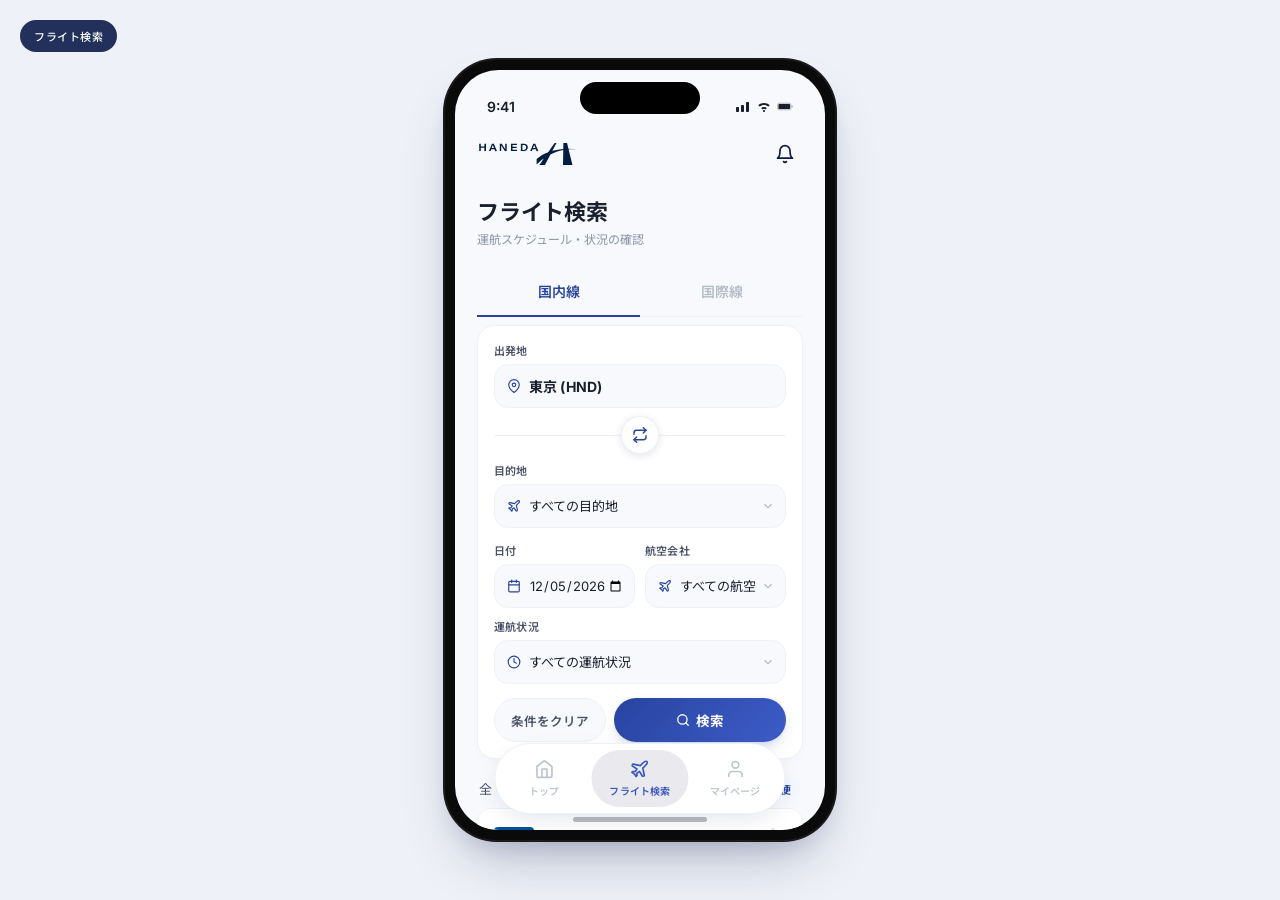
==== commit 42f6a4ea: "flights.html: header + 国内線/国際線 tabs + swap-able OD Restructured search panel to mirror the dms_searc" ====
--- a/flights.html
+++ b/flights.html
@@ -21,20 +21,36 @@
         </div>
       </div>
 
+      <!-- Header (logo + bell) -->
+      <div class="topbar">
+        <a href="main.html" class="topbar-logo" aria-label="HANEDA">
+          <img src="images/logo_yoko.svg" alt="HANEDA" />
+        </a>
+        <button class="icon-btn" aria-label="notifications">
+          <svg width="20" height="20" viewBox="0 0 24 24" fill="none" stroke="currentColor" stroke-width="2" stroke-linecap="round" stroke-linejoin="round"><path d="M18 8A6 6 0 0 0 6 8c0 7-3 9-3 9h18s-3-2-3-9"/><path d="M13.73 21a2 2 0 0 1-3.46 0"/></svg>
+        </button>
+      </div>
+
       <div class="page-header">
         <h1>フライト検索</h1>
         <p class="page-sub">運航スケジュール・状況の確認</p>
       </div>
 
       <div class="flights-body">
+
+        <!-- 国内線 / 国際線 tabs -->
+        <div class="cat-tabs" role="tablist">
+          <button type="button" class="cat-tab active" data-cat="domestic" role="tab">国内線</button>
+          <button type="button" class="cat-tab" data-cat="international" role="tab">国際線</button>
+        </div>
+
         <!-- Filter card -->
         <div class="filter-card">
 
-          <div class="dt-toggle filter-dir">
-            <button type="button" class="dt-toggle-btn active" data-dir="dep">出発</button>
-            <button type="button" class="dt-toggle-btn" data-dir="arr">到着</button>
-          </div>
-
+          <!-- From / To with swap -->
+          <div class="route-row" id="routeRow"></div>
+
+          <!-- Date / Airline / Status -->
           <div class="filter-grid">
             <div class="filter-group">
               <div class="filter-label">日付</div>
@@ -47,45 +63,17 @@
             </div>
 
             <div class="filter-group">
-              <div class="filter-label" id="filterDestLabel">目的地</div>
-              <div class="field-input filter-input">
-                <div class="lead lead-locate">
-                  <svg width="16" height="16" viewBox="0 0 24 24" fill="none" stroke="currentColor" stroke-width="2" stroke-linecap="round" stroke-linejoin="round"><circle cx="12" cy="10" r="3"/><path d="M21 10c0 7-9 13-9 13s-9-6-9-13a9 9 0 0 1 18 0z"/></svg>
-                </div>
-                <select id="filterDest">
-                  <option value="">すべての目的地</option>
-                  <option>ロンドン (LHR)</option>
-                  <option>パリ (CDG)</option>
-                  <option>シンガポール (SIN)</option>
-                  <option>サンフランシスコ (SFO)</option>
-                  <option>ニューヨーク (JFK)</option>
-                  <option>ロサンゼルス (LAX)</option>
-                  <option>バンコク (BKK)</option>
-                  <option>シカゴ (ORD)</option>
-                </select>
-                <div class="trail"><svg width="14" height="14" viewBox="0 0 24 24" fill="none" stroke="currentColor" stroke-width="2"><polyline points="6 9 12 15 18 9"/></svg></div>
-              </div>
-            </div>
-
-            <div class="filter-group">
               <div class="filter-label">航空会社</div>
               <div class="field-input filter-input">
                 <div class="lead lead-locate">
                   <svg width="16" height="16" viewBox="0 0 24 24" fill="none" stroke="currentColor" stroke-width="2" stroke-linecap="round" stroke-linejoin="round"><path d="M17.8 19.2 16 11l3.5-3.5C21 6 21.5 4 21 3c-1-.5-3 0-4.5 1.5L13 8 4.8 6.2c-.5-.1-.9.1-1.1.5l-.3.5c-.2.5-.1 1 .3 1.3L9 12l-2 3H4l-1 1 3 2 2 3 1-1v-3l3-2 3.5 5.3c.3.4.8.5 1.3.3l.5-.2c.4-.3.6-.7.5-1.2z"/></svg>
                 </div>
-                <select id="filterAirline">
-                  <option value="">すべての航空会社</option>
-                  <option>ANA / 全日本空輸</option>
-                  <option>JAL / 日本航空</option>
-                  <option>SKY / スカイマーク</option>
-                  <option>ADO / AIR DO</option>
-                  <option>SFJ / スターフライヤー</option>
-                </select>
+                <select id="filterAirline"></select>
                 <div class="trail"><svg width="14" height="14" viewBox="0 0 24 24" fill="none" stroke="currentColor" stroke-width="2"><polyline points="6 9 12 15 18 9"/></svg></div>
               </div>
             </div>
 
-            <div class="filter-group">
+            <div class="filter-group full">
               <div class="filter-label">運航状況</div>
               <div class="field-input filter-input">
                 <div class="lead lead-locate">
@@ -96,7 +84,7 @@
                   <option value="on-time">定刻</option>
                   <option value="delayed">遅延</option>
                   <option value="cancelled">欠航</option>
-                  <option value="changed">変更あり</option>
+                  <option value="changed">ゲート変更</option>
                 </select>
                 <div class="trail"><svg width="14" height="14" viewBox="0 0 24 24" fill="none" stroke="currentColor" stroke-width="2"><polyline points="6 9 12 15 18 9"/></svg></div>
               </div>
@@ -151,50 +139,242 @@
 
 <script>
 (() => {
-  // ----- Mock flight data -----
+  // ---- Airport data ----
+  const DOMESTIC_AIRPORTS = {
+    '北海道': [
+      ['CTS','新千歳'],['HKD','函館'],['AKJ','旭川'],['KUH','釧路'],['OBO','帯広'],['MMB','女満別'],['WKJ','稚内'],
+    ],
+    '東北': [
+      ['AOJ','青森'],['MSJ','三沢'],['AXT','秋田'],['GAJ','山形'],['SDJ','仙台'],['FKS','福島'],
+    ],
+    '中部・北陸': [
+      ['NGO','中部国際'],['TOY','富山'],['KMQ','小松'],['FSZ','静岡'],['NTQ','能登'],['NJA','新潟'],
+    ],
+    '関西': [
+      ['ITM','大阪 (伊丹)'],['KIX','関西国際'],['UKB','神戸'],['SHM','南紀白浜'],
+    ],
+    '中国・四国': [
+      ['OKJ','岡山'],['HIJ','広島'],['UBJ','山口宇部'],['IZO','出雲'],['HSG','佐賀'],
+      ['TAK','高松'],['MYJ','松山'],['TKS','徳島'],['KCZ','高知'],
+    ],
+    '九州': [
+      ['FUK','福岡'],['KKJ','北九州'],['NGS','長崎'],['KMJ','熊本'],['OIT','大分'],['KMI','宮崎'],['KOJ','鹿児島'],
+    ],
+    '沖縄': [
+      ['OKA','那覇'],['MMY','宮古'],['ISG','石垣'],
+    ],
+  };
+
+  const INTERNATIONAL_AIRPORTS = {
+    'アジア': [
+      ['ICN','ソウル (仁川)'],['GMP','ソウル (金浦)'],['PUS','釜山'],
+      ['PEK','北京'],['PVG','上海 (浦東)'],['HKG','香港'],
+      ['TPE','台北 (桃園)'],['TSA','台北 (松山)'],['KHH','高雄'],
+      ['BKK','バンコク'],['SIN','シンガポール'],['KUL','クアラルンプール'],
+      ['MNL','マニラ'],['CGK','ジャカルタ'],['HAN','ハノイ'],['SGN','ホーチミン'],
+    ],
+    '北米': [
+      ['JFK','ニューヨーク (JFK)'],['LAX','ロサンゼルス'],['SFO','サンフランシスコ'],
+      ['SEA','シアトル'],['ORD','シカゴ'],['IAD','ワシントン (DC)'],
+      ['HNL','ホノルル'],['YVR','バンクーバー'],['YYZ','トロント'],
+    ],
+    '欧州': [
+      ['LHR','ロンドン (ヒースロー)'],['CDG','パリ (シャルル・ド・ゴール)'],
+      ['FRA','フランクフルト'],['MUC','ミュンヘン'],['AMS','アムステルダム'],
+      ['HEL','ヘルシンキ'],['VIE','ウィーン'],['IST','イスタンブール'],
+      ['FCO','ローマ'],['MXP','ミラノ'],['MAD','マドリード'],
+    ],
+    'オセアニア': [
+      ['SYD','シドニー'],['MEL','メルボルン'],['AKL','オークランド'],
+    ],
+    '中東・アフリカ': [
+      ['DXB','ドバイ'],['DOH','ドーハ'],
+    ],
+  };
+
+  const DOMESTIC_AIRLINES = [
+    'ANA / 全日本空輸','JAL / 日本航空','SKY / スカイマーク','ADO / AIR DO',
+    'SFJ / スターフライヤー','SNA / ソラシド エア','IBX / IBEXエアラインズ','JTA / 日本トランスオーシャン航空',
+  ];
+  const INTERNATIONAL_AIRLINES = [
+    'ANA / 全日本空輸','JAL / 日本航空',
+    'BA / ブリティッシュ・エアウェイズ','AF / エールフランス','KL / KLMオランダ航空',
+    'KE / 大韓航空','OZ / アシアナ航空','CA / 中国国際航空','CX / キャセイパシフィック航空',
+    'SQ / シンガポール航空','TG / タイ国際航空',
+    'AA / アメリカン航空','DL / デルタ航空','UA / ユナイテッド航空',
+    'AC / エア・カナダ','QF / カンタス航空',
+  ];
+
+  // ---- Mock flight data ----
   const FLIGHTS = [
-    { dir: 'dep', no: 'NH123', airline: 'ANA', from: '東京 (HND)', to: 'ロンドン (LHR)',           dep: '13:00', arr: '17:55', gate: '112', terminal: 3, status: 'on-time' },
-    { dir: 'dep', no: 'JL45',  airline: 'JAL', from: '東京 (HND)', to: 'パリ (CDG)',                dep: '14:30', arr: '19:30', gate: '115', terminal: 3, status: 'delayed', delayMin: 30 },
-    { dir: 'dep', no: 'NH67',  airline: 'ANA', from: '東京 (HND)', to: 'シンガポール (SIN)',         dep: '16:00', arr: '22:30', gate: '108', terminal: 3, status: 'on-time' },
-    { dir: 'dep', no: 'JL456', airline: 'JAL', from: '東京 (HND)', to: 'サンフランシスコ (SFO)',     dep: '17:30', arr: '11:00', gate: '102', terminal: 3, status: 'cancelled' },
-    { dir: 'dep', no: 'NH211', airline: 'ANA', from: '東京 (HND)', to: 'ニューヨーク (JFK)',         dep: '18:00', arr: '17:30', gate: '110', terminal: 3, status: 'on-time' },
-    { dir: 'dep', no: 'NH200', airline: 'ANA', from: '東京 (HND)', to: 'ロサンゼルス (LAX)',         dep: '21:55', arr: '15:30', gate: '105', terminal: 3, status: 'changed', gateChangedFrom: '107' },
-    { dir: 'arr', no: 'JL400', airline: 'JAL', from: 'ロサンゼルス (LAX)', to: '東京 (HND)',         dep: '20:30', arr: '11:45', gate: '146', terminal: 3, status: 'on-time' },
-    { dir: 'arr', no: 'NH7',   airline: 'ANA', from: 'シカゴ (ORD)', to: '東京 (HND)',               dep: '11:30', arr: '15:00', gate: '148', terminal: 3, status: 'on-time' },
-    { dir: 'arr', no: 'NH849', airline: 'ANA', from: 'バンコク (BKK)', to: '東京 (HND)',             dep: '07:00', arr: '12:30', gate: '142', terminal: 3, status: 'delayed', delayMin: 15 },
-    { dir: 'arr', no: 'JL44',  airline: 'JAL', from: 'パリ (CDG)', to: '東京 (HND)',                dep: '13:25', arr: '08:55', gate: '141', terminal: 3, status: 'on-time' },
+    // Domestic — departures from HND
+    { cat: 'domestic', dir: 'dep', no: 'NH53',  airline: 'ANA', from: '東京 (HND)', fromCode:'HND', to: '札幌 (CTS)',     toCode:'CTS', dep:'08:30', arr:'10:00', gate:'64',  terminal:2, status:'on-time' },
+    { cat: 'domestic', dir: 'dep', no: 'JL101', airline: 'JAL', from: '東京 (HND)', fromCode:'HND', to: '大阪 (ITM)',     toCode:'ITM', dep:'09:00', arr:'10:10', gate:'14',  terminal:1, status:'on-time' },
+    { cat: 'domestic', dir: 'dep', no: 'NH241', airline: 'ANA', from: '東京 (HND)', fromCode:'HND', to: '福岡 (FUK)',     toCode:'FUK', dep:'11:30', arr:'13:30', gate:'67',  terminal:2, status:'delayed', delayMin:15 },
+    { cat: 'domestic', dir: 'dep', no: 'JL305', airline: 'JAL', from: '東京 (HND)', fromCode:'HND', to: '那覇 (OKA)',     toCode:'OKA', dep:'12:00', arr:'14:50', gate:'23',  terminal:1, status:'on-time' },
+    { cat: 'domestic', dir: 'dep', no: 'NH85',  airline: 'ANA', from: '東京 (HND)', fromCode:'HND', to: '広島 (HIJ)',     toCode:'HIJ', dep:'13:15', arr:'14:40', gate:'69',  terminal:2, status:'on-time' },
+    { cat: 'domestic', dir: 'dep', no: 'SKY719',airline: 'SKY', from: '東京 (HND)', fromCode:'HND', to: '熊本 (KMJ)',     toCode:'KMJ', dep:'14:00', arr:'15:55', gate:'22',  terminal:1, status:'cancelled' },
+    // Domestic — arrivals to HND
+    { cat: 'domestic', dir: 'arr', no: 'NH54',  airline: 'ANA', from: '札幌 (CTS)', fromCode:'CTS', to: '東京 (HND)',     toCode:'HND', dep:'07:00', arr:'08:30', gate:'60',  terminal:2, status:'on-time' },
+    { cat: 'domestic', dir: 'arr', no: 'JL102', airline: 'JAL', from: '大阪 (ITM)', fromCode:'ITM', to: '東京 (HND)',     toCode:'HND', dep:'10:30', arr:'11:35', gate:'15',  terminal:1, status:'on-time' },
+    { cat: 'domestic', dir: 'arr', no: 'JL920', airline: 'JAL', from: '那覇 (OKA)', fromCode:'OKA', to: '東京 (HND)',     toCode:'HND', dep:'09:15', arr:'12:00', gate:'13',  terminal:1, status:'changed', gateChangedFrom:'11' },
+
+    // International — departures from HND
+    { cat: 'international', dir: 'dep', no: 'NH123', airline: 'ANA', from: '東京 (HND)', fromCode:'HND', to: 'ロンドン (LHR)',         toCode:'LHR', dep:'13:00', arr:'17:55', gate:'112', terminal:3, status:'on-time' },
+    { cat: 'international', dir: 'dep', no: 'JL45',  airline: 'JAL', from: '東京 (HND)', fromCode:'HND', to: 'パリ (CDG)',             toCode:'CDG', dep:'14:30', arr:'19:30', gate:'115', terminal:3, status:'delayed', delayMin:30 },
+    { cat: 'international', dir: 'dep', no: 'NH67',  airline: 'ANA', from: '東京 (HND)', fromCode:'HND', to: 'シンガポール (SIN)',     toCode:'SIN', dep:'16:00', arr:'22:30', gate:'108', terminal:3, status:'on-time' },
+    { cat: 'international', dir: 'dep', no: 'JL456', airline: 'JAL', from: '東京 (HND)', fromCode:'HND', to: 'サンフランシスコ (SFO)', toCode:'SFO', dep:'17:30', arr:'11:00', gate:'102', terminal:3, status:'cancelled' },
+    { cat: 'international', dir: 'dep', no: 'NH211', airline: 'ANA', from: '東京 (HND)', fromCode:'HND', to: 'ニューヨーク (JFK)',     toCode:'JFK', dep:'18:00', arr:'17:30', gate:'110', terminal:3, status:'on-time' },
+    { cat: 'international', dir: 'dep', no: 'NH200', airline: 'ANA', from: '東京 (HND)', fromCode:'HND', to: 'ロサンゼルス (LAX)',     toCode:'LAX', dep:'21:55', arr:'15:30', gate:'105', terminal:3, status:'changed', gateChangedFrom:'107' },
+    // International — arrivals to HND
+    { cat: 'international', dir: 'arr', no: 'JL400', airline: 'JAL', from: 'ロサンゼルス (LAX)', fromCode:'LAX', to: '東京 (HND)', toCode:'HND', dep:'20:30', arr:'11:45', gate:'146', terminal:3, status:'on-time' },
+    { cat: 'international', dir: 'arr', no: 'NH7',   airline: 'ANA', from: 'シカゴ (ORD)',       fromCode:'ORD', to: '東京 (HND)', toCode:'HND', dep:'11:30', arr:'15:00', gate:'148', terminal:3, status:'on-time' },
+    { cat: 'international', dir: 'arr', no: 'NH849', airline: 'ANA', from: 'バンコク (BKK)',     fromCode:'BKK', to: '東京 (HND)', toCode:'HND', dep:'07:00', arr:'12:30', gate:'142', terminal:3, status:'delayed', delayMin:15 },
+    { cat: 'international', dir: 'arr', no: 'JL44',  airline: 'JAL', from: 'パリ (CDG)',         fromCode:'CDG', to: '東京 (HND)', toCode:'HND', dep:'13:25', arr:'08:55', gate:'141', terminal:3, status:'on-time' },
   ];
 
   const STATUS_LABEL = {
-    'on-time':  '定刻',
-    'delayed':  '遅延',
-    'cancelled':'欠航',
-    'changed':  'ゲート変更',
+    'on-time':'定刻','delayed':'遅延','cancelled':'欠航','changed':'ゲート変更',
   };
 
   const $ = (id) => document.getElementById(id);
 
-  // Init date filter to today
+  // ---- State ----
   const today = new Date();
-  const yyyy = today.getFullYear();
-  const mm = String(today.getMonth()+1).padStart(2, '0');
-  const dd = String(today.getDate()).padStart(2, '0');
-  $('filterDate').value = `${yyyy}-${mm}-${dd}`;
-
-  // Direction toggle
-  let direction = 'dep';
-  document.querySelectorAll('.filter-dir .dt-toggle-btn').forEach((b) => {
-    b.addEventListener('click', () => {
-      document.querySelectorAll('.filter-dir .dt-toggle-btn').forEach((x) => x.classList.remove('active'));
-      b.classList.add('active');
-      direction = b.dataset.dir;
-      $('filterDestLabel').textContent = direction === 'dep' ? '目的地' : '出発地';
-      const sel = $('filterDest');
-      sel.querySelector('option[value=""]').textContent = direction === 'dep' ? 'すべての目的地' : 'すべての出発地';
+  const todayStr = `${today.getFullYear()}-${String(today.getMonth()+1).padStart(2,'0')}-${String(today.getDate()).padStart(2,'0')}`;
+  const state = {
+    category: 'domestic',  // 'domestic' | 'international'
+    routeMode: 'dep',      // 'dep' = HND→other (出発), 'arr' = other→HND (到着)
+    airportCode: '',       // selected non-HND airport
+  };
+
+  // ---- HTML builders ----
+  function airportOptionsHTML(catData, defaultText) {
+    let html = `<option value="">${defaultText}</option>`;
+    Object.entries(catData).forEach(([region, list]) => {
+      html += `<optgroup label="${region}">`;
+      list.forEach(([code, name]) => {
+        html += `<option value="${code}">${name} (${code})</option>`;
+      });
+      html += `</optgroup>`;
+    });
+    return html;
+  }
+
+  function airlineOptionsHTML(arr) {
+    let html = '<option value="">すべての航空会社</option>';
+    arr.forEach((a) => { html += `<option>${a}</option>`; });
+    return html;
+  }
+
+  function planeIconSVG() {
+    return `<svg width="16" height="16" viewBox="0 0 24 24" fill="none" stroke="currentColor" stroke-width="2" stroke-linecap="round" stroke-linejoin="round"><path d="M17.8 19.2 16 11l3.5-3.5C21 6 21.5 4 21 3c-1-.5-3 0-4.5 1.5L13 8 4.8 6.2c-.5-.1-.9.1-1.1.5l-.3.5c-.2.5-.1 1 .3 1.3L9 12l-2 3H4l-1 1 3 2 2 3 1-1v-3l3-2 3.5 5.3c.3.4.8.5 1.3.3l.5-.2c.4-.3.6-.7.5-1.2z"/></svg>`;
+  }
+  function pinIconSVG() {
+    return `<svg width="16" height="16" viewBox="0 0 24 24" fill="none" stroke="currentColor" stroke-width="2" stroke-linecap="round" stroke-linejoin="round"><circle cx="12" cy="10" r="3"/><path d="M21 10c0 7-9 13-9 13s-9-6-9-13a9 9 0 0 1 18 0z"/></svg>`;
+  }
+  function chevronSVG() {
+    return `<svg width="14" height="14" viewBox="0 0 24 24" fill="none" stroke="currentColor" stroke-width="2"><polyline points="6 9 12 15 18 9"/></svg>`;
+  }
+
+  function hndBlockHTML(label) {
+    return `
+      <div class="filter-group">
+        <div class="filter-label">${label}</div>
+        <div class="field-input filter-input filter-static">
+          <div class="lead lead-locate">${pinIconSVG()}</div>
+          <div class="hnd-static">東京 (HND)</div>
+        </div>
+      </div>`;
+  }
+
+  function airportBlockHTML(label, defaultText) {
+    const data = state.category === 'domestic' ? DOMESTIC_AIRPORTS : INTERNATIONAL_AIRPORTS;
+    return `
+      <div class="filter-group">
+        <div class="filter-label">${label}</div>
+        <div class="field-input filter-input">
+          <div class="lead lead-locate">${planeIconSVG()}</div>
+          <select id="airportSelect">${airportOptionsHTML(data, defaultText)}</select>
+          <div class="trail">${chevronSVG()}</div>
+        </div>
+      </div>`;
+  }
+
+  function swapButtonHTML() {
+    return `
+      <div class="route-swap-row">
+        <button type="button" class="route-swap" id="routeSwap" aria-label="出発地と目的地を入れ替え">
+          <svg width="16" height="16" viewBox="0 0 24 24" fill="none" stroke="currentColor" stroke-width="2.2" stroke-linecap="round" stroke-linejoin="round"><polyline points="17 1 21 5 17 9"/><path d="M3 11V9a4 4 0 0 1 4-4h14"/><polyline points="7 23 3 19 7 15"/><path d="M21 13v2a4 4 0 0 1-4 4H3"/></svg>
+        </button>
+      </div>`;
+  }
+
+  // ---- Render route row ----
+  function renderRouteRow() {
+    const wrap = $('routeRow');
+    const dropdownLabel = state.routeMode === 'dep' ? '目的地' : '出発地';
+    const dropdownDefault = state.routeMode === 'dep' ? 'すべての目的地' : 'すべての出発地';
+    const hndLabel = state.routeMode === 'dep' ? '出発地' : '目的地';
+
+    if (state.routeMode === 'dep') {
+      wrap.innerHTML = hndBlockHTML(hndLabel) + swapButtonHTML() + airportBlockHTML(dropdownLabel, dropdownDefault);
+    } else {
+      wrap.innerHTML = airportBlockHTML(dropdownLabel, dropdownDefault) + swapButtonHTML() + hndBlockHTML(hndLabel);
+    }
+    // Restore selection
+    const sel = $('airportSelect');
+    if (sel) {
+      sel.value = state.airportCode || '';
+      sel.addEventListener('change', () => {
+        state.airportCode = sel.value;
+        render();
+      });
+    }
+    $('routeSwap').addEventListener('click', onSwap);
+  }
+
+  function onSwap() {
+    state.routeMode = state.routeMode === 'dep' ? 'arr' : 'dep';
+    renderRouteRow();
+    render();
+  }
+
+  // ---- Tabs (国内線 / 国際線) ----
+  document.querySelectorAll('.cat-tab').forEach((tab) => {
+    tab.addEventListener('click', () => {
+      document.querySelectorAll('.cat-tab').forEach((t) => t.classList.remove('active'));
+      tab.classList.add('active');
+      state.category = tab.dataset.cat;
+      state.airportCode = ''; // reset airport selection (different list)
+      renderRouteRow();
+      $('filterAirline').innerHTML = airlineOptionsHTML(
+        state.category === 'domestic' ? DOMESTIC_AIRLINES : INTERNATIONAL_AIRLINES
+      );
       render();
     });
   });
 
+  // Init airline + date + status listeners
+  $('filterDate').value = todayStr;
+  $('filterAirline').innerHTML = airlineOptionsHTML(DOMESTIC_AIRLINES);
+  ['filterAirline', 'filterStatus', 'filterDate'].forEach((id) => {
+    $(id).addEventListener('change', render);
+  });
+
+  $('filterApply').addEventListener('click', render);
+
+  $('filterClear').addEventListener('click', () => {
+    state.routeMode = 'dep';
+    state.airportCode = '';
+    $('filterDate').value = todayStr;
+    $('filterAirline').value = '';
+    $('filterStatus').value = '';
+    renderRouteRow();
+    render();
+  });
+
+  // ---- Flight rendering ----
   function statusBadge(f) {
     const cls = `status-badge status-${f.status}`;
     let label = STATUS_LABEL[f.status];
@@ -204,9 +384,6 @@
 
   function flightCard(f) {
     const time = f.dir === 'dep' ? f.dep : f.arr;
-    const route = f.dir === 'dep'
-      ? `${f.from} <span class="arr">→</span> ${f.to}`
-      : `${f.from} <span class="arr">→</span> ${f.to}`;
     return `
       <div class="flight-card">
         <div class="flight-card-top">
@@ -222,34 +399,35 @@
           <div class="flight-time">${time}</div>
           ${statusBadge(f)}
         </div>
-        <div class="flight-route">${route}</div>
+        <div class="flight-route">${f.from} <span class="arr">→</span> ${f.to}</div>
         <div class="flight-meta">
           <span>ゲート <strong>${f.gate}</strong></span>
           <span>第${f.terminal}ターミナル</span>
           ${f.status === 'changed' && f.gateChangedFrom ? `<span class="changed-note">${f.gateChangedFrom} → ${f.gate}</span>` : ''}
         </div>
-      </div>
-    `;
+      </div>`;
   }
 
   function render() {
-    const dest = $('filterDest').value;
-    const airline = $('filterAirline').value;
+    const dir = state.routeMode;
+    const airlineCode = ($('filterAirline').value || '').split(' ')[0];
     const status = $('filterStatus').value;
+    const airport = state.airportCode;
 
     const filtered = FLIGHTS.filter((f) => {
-      if (f.dir !== direction) return false;
-      if (dest && (f.to !== dest && f.from !== dest)) return false;
-      if (airline) {
-        const code = airline.split(' ')[0]; // "ANA" from "ANA / 全日本空輸"
-        if (f.airline !== code) return false;
+      if (f.cat !== state.category) return false;
+      if (f.dir !== dir) return false;
+      if (airport) {
+        const otherCode = dir === 'dep' ? f.toCode : f.fromCode;
+        if (otherCode !== airport) return false;
       }
+      if (airlineCode && f.airline !== airlineCode) return false;
       if (status && f.status !== status) return false;
       return true;
     });
 
     $('resultCount').textContent = filtered.length;
-    $('resultSubtitle').textContent = direction === 'dep' ? '出発便' : '到着便';
+    $('resultSubtitle').textContent = dir === 'dep' ? '出発便' : '到着便';
     $('flightList').innerHTML = filtered.map(flightCard).join('');
     $('flightEmpty').hidden = filtered.length > 0;
   }
@@ -263,25 +441,8 @@
     }
   });
 
-  $('filterApply').addEventListener('click', render);
-  ['filterDest', 'filterAirline', 'filterStatus', 'filterDate'].forEach((id) => {
-    $(id).addEventListener('change', render);
-  });
-
-  $('filterClear').addEventListener('click', () => {
-    $('filterDest').value = '';
-    $('filterAirline').value = '';
-    $('filterStatus').value = '';
-    $('filterDate').value = `${yyyy}-${mm}-${dd}`;
-    direction = 'dep';
-    document.querySelectorAll('.filter-dir .dt-toggle-btn').forEach((b) => {
-      b.classList.toggle('active', b.dataset.dir === 'dep');
-    });
-    $('filterDestLabel').textContent = '目的地';
-    $('filterDest').querySelector('option[value=""]').textContent = 'すべての目的地';
-    render();
-  });
-
+  // Initial render
+  renderRouteRow();
   render();
 })();
 </script>
--- a/styles.css
+++ b/styles.css
@@ -2326,7 +2326,7 @@
 }
 
 .page-header {
-  padding: 14px 22px 6px;
+  padding: 4px 22px 6px;
   flex-shrink: 0;
 }
 .page-header h1 {
@@ -2340,6 +2340,88 @@
   margin: 4px 0 0;
   font-size: 12px;
   color: var(--gray-500);
+}
+
+/* Domestic / International tabs */
+.cat-tabs {
+  display: flex;
+  gap: 0;
+  margin: 8px 22px 0;
+  border-bottom: 1px solid var(--gray-200);
+}
+.cat-tab {
+  flex: 1;
+  padding: 12px 0 14px;
+  background: none;
+  border: none;
+  border-bottom: 2px solid transparent;
+  font-family: inherit;
+  font-size: 14px;
+  font-weight: 600;
+  color: var(--gray-400);
+  cursor: pointer;
+  transition: color .15s ease, border-color .15s ease;
+  margin-bottom: -1px;
+}
+.cat-tab:hover {
+  color: var(--gray-700);
+}
+.cat-tab.active {
+  color: var(--navy-700);
+  border-bottom-color: var(--navy-700);
+}
+
+/* Route row (origin / destination with swap) */
+.route-row {
+  position: relative;
+  margin-bottom: 14px;
+}
+.route-swap-row {
+  display: flex;
+  justify-content: center;
+  align-items: center;
+  margin: 8px 0;
+  position: relative;
+}
+.route-swap-row::before {
+  content: '';
+  position: absolute;
+  left: 0; right: 0; top: 50%;
+  height: 1px;
+  background: var(--gray-200);
+}
+.route-swap {
+  position: relative;
+  z-index: 2;
+  width: 38px;
+  height: 38px;
+  border-radius: 50%;
+  background: var(--white);
+  border: 1.5px solid var(--gray-200);
+  color: var(--navy-700);
+  display: flex;
+  align-items: center;
+  justify-content: center;
+  cursor: pointer;
+  box-shadow: 0 2px 8px rgba(13, 27, 75, 0.12);
+  transition: transform .35s ease, border-color .15s ease;
+  font-family: inherit;
+}
+.route-swap:hover {
+  border-color: var(--navy-700);
+  transform: rotate(180deg);
+}
+
+/* Static HND display inside field */
+.filter-static {
+  cursor: default;
+}
+.hnd-static {
+  flex: 1;
+  font-size: 14px;
+  font-weight: 700;
+  color: var(--gray-900);
+  letter-spacing: 0.01em;
 }
 
 .flights-body {
@@ -2365,6 +2447,9 @@
   display: grid;
   grid-template-columns: 1fr 1fr;
   gap: 10px;
+}
+.filter-grid .filter-group.full {
+  grid-column: 1 / -1;
 }
 .filter-group {
   min-width: 0;
